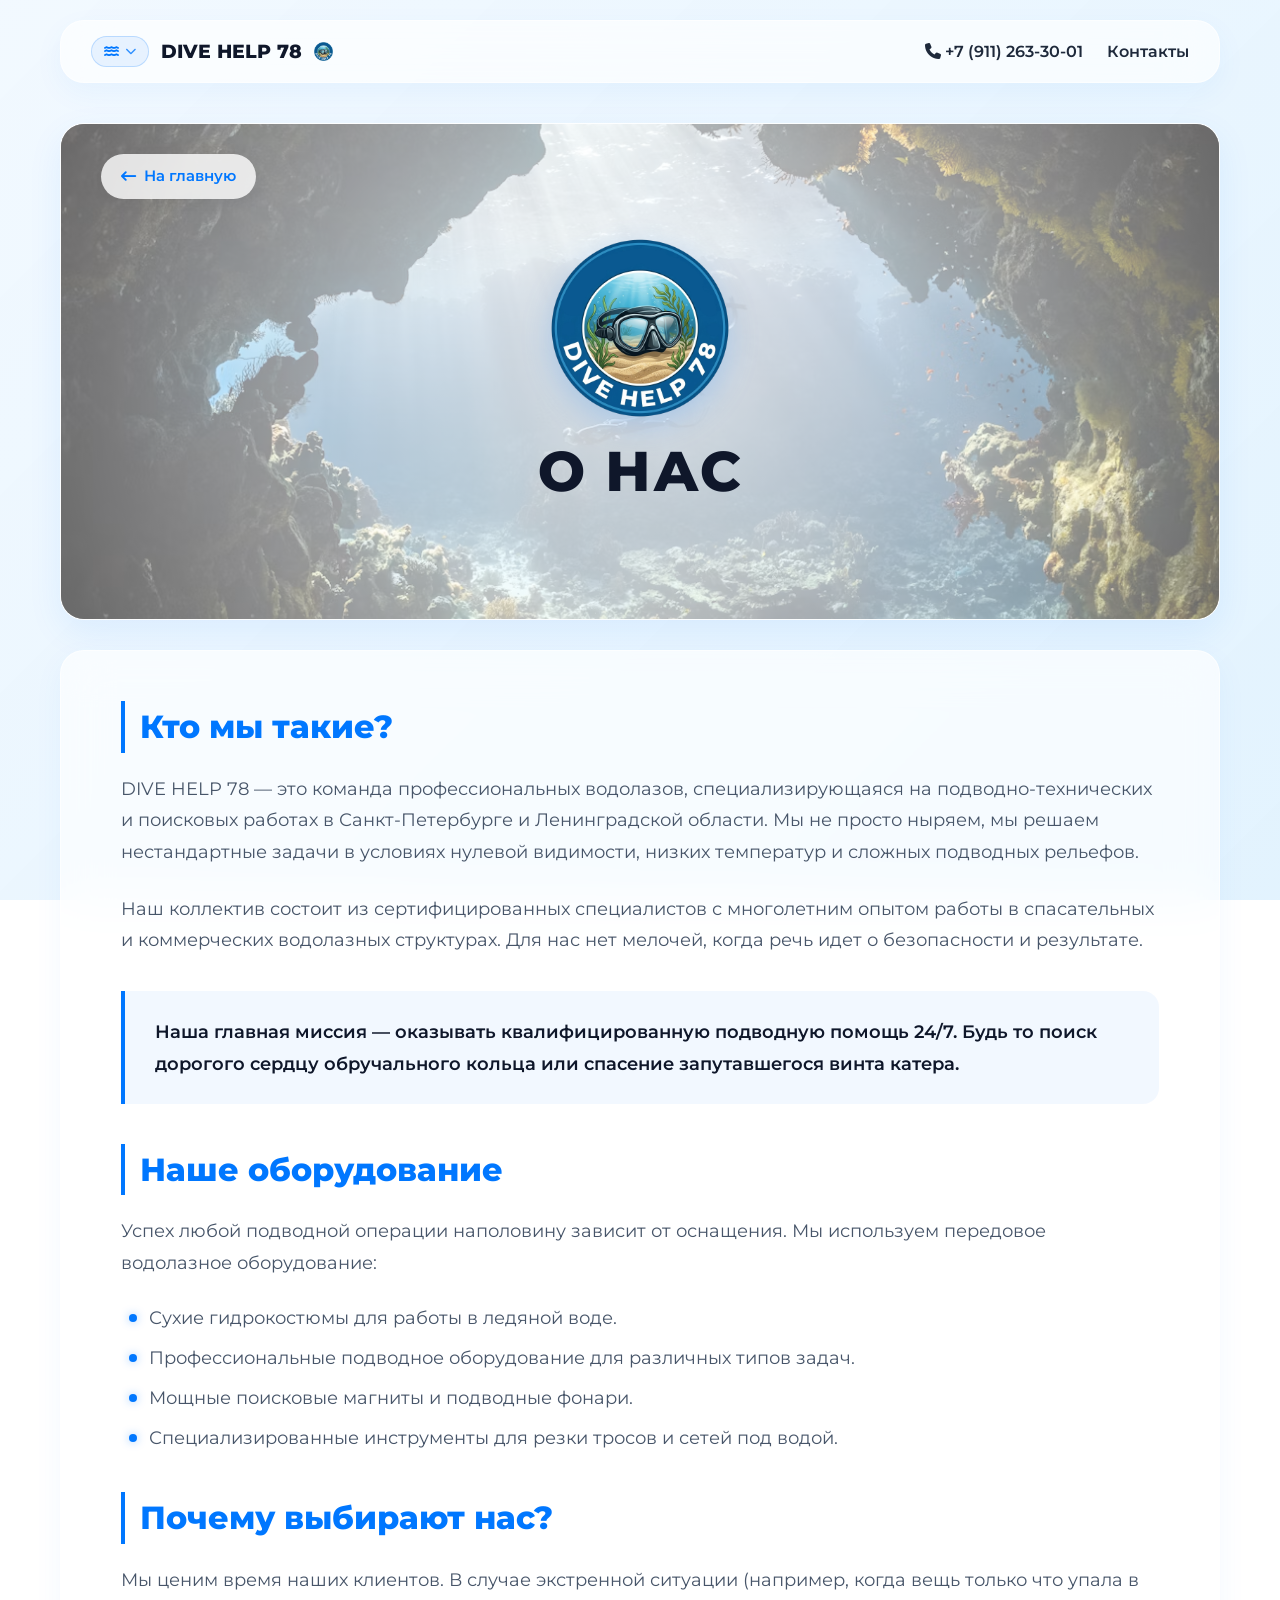
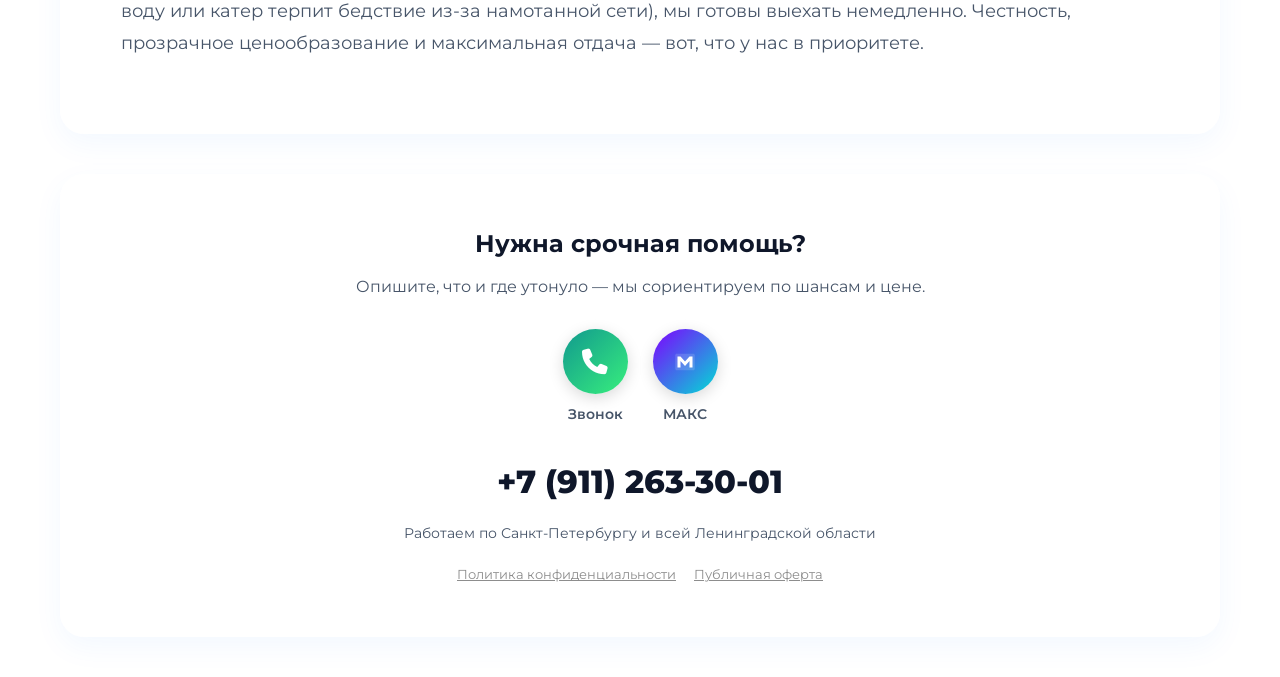
==== about.html @ f2198c6e "Add files via upload" ====
<!DOCTYPE html>
<html lang="ru">
<head>
    <meta charset="UTF-8">
    <meta name="viewport" content="width=device-width, initial-scale=1.0">
    <title>О нас | DIVE HELP 78</title>
    <!-- Подключаем современный шрифт -->
    <link href="https://fonts.googleapis.com/css2?family=Montserrat:wght@400;500;600;800&display=swap" rel="stylesheet">
    <!-- Подключаем иконки -->
    <link rel="stylesheet" href="https://cdnjs.cloudflare.com/ajax/libs/font-awesome/6.4.0/css/all.min.css">
    
    <style>
        * {
            margin: 0;
            padding: 0;
            box-sizing: border-box;
            font-family: 'Montserrat', sans-serif;
        }

        body {
            background-size: cover;
            color: #1e293b;
            line-height: 1.6;
        }

        /* Светлый градиентный оверлей для эффекта солнечной воды */
        .overlay {
            position: fixed;
            top: 0; left: 0; right: 0; bottom: 0;
            background: linear-gradient(135deg, rgba(240, 248, 255, 0.88) 0%, rgba(224, 242, 254, 0.92) 100%);
            z-index: -1;
        }

        .container {
            max-width: 1200px;
            margin: 0 auto;
            padding: 0 20px;
        }

        .glass {
            background: rgba(255, 255, 255, 0.65);
            backdrop-filter: blur(24px);
            -webkit-backdrop-filter: blur(24px);
            border: 1px solid rgba(255, 255, 255, 0.6);
            box-shadow: 0 10px 30px rgba(0, 119, 255, 0.05);
            border-radius: 24px;
        }

        header {
            display: flex;
            justify-content: space-between;
            align-items: center;
            padding: 15px 30px;
            margin-top: 20px;
            border-radius: 100px;
            position: relative;
            z-index: 100;
        }

        .logo {
            font-weight: 800;
            font-size: 1.2rem;
            display: flex;
            align-items: center;
            gap: 12px;
            user-select: none;
            color: #0f172a;
        }

        .logo-dropdown-container {
            position: relative;
            display: inline-flex;
            align-items: center;
        }

        .logo-dropdown-trigger {
            background: rgba(0, 119, 255, 0.08);
            border: 1px solid rgba(0, 119, 255, 0.2);
            color: #0077ff;
            cursor: pointer;
            display: flex;
            align-items: center;
            justify-content: center;
            gap: 6px;
            padding: 8px 12px;
            border-radius: 50px;
            transition: all 0.3s cubic-bezier(0.4, 0, 0.2, 1);
            outline: none;
        }

        .logo-dropdown-trigger:hover {
            background: rgba(0, 119, 255, 0.15);
            border-color: rgba(0, 119, 255, 0.4);
            transform: translateY(-1px);
            box-shadow: 0 4px 15px rgba(0, 119, 255, 0.15);
        }

        .dropdown-arrow {
            font-size: 0.7rem;
            opacity: 0.8;
            transition: transform 0.3s ease;
        }

        .logo-dropdown-container.active .dropdown-arrow {
            transform: rotate(180deg);
        }

        .logo-dropdown-menu {
            position: absolute;
            top: calc(100% + 12px);
            left: 0;
            min-width: 280px;
            z-index: 1001;
            padding: 8px;
            display: none;
            opacity: 0;
            transform: translateY(-10px);
            transition: opacity 0.25s ease, transform 0.25s ease;
            pointer-events: none;
            background: rgba(255, 255, 255, 0.95);
            backdrop-filter: blur(32px);
            -webkit-backdrop-filter: blur(32px);
            border: 1px solid rgba(0, 119, 255, 0.15);
            box-shadow: 0 15px 40px rgba(0, 119, 255, 0.1);
        }

        .logo-dropdown-menu.show {
            display: block;
            opacity: 1;
            transform: translateY(0);
            pointer-events: auto;
        }

        .logo-dropdown-item {
            display: flex;
            align-items: center;
            gap: 12px;
            color: #334155;
            text-decoration: none;
            padding: 12px 16px;
            border-radius: 14px;
            font-size: 0.9rem;
            font-weight: 600;
            transition: all 0.2s ease;
        }

        .logo-dropdown-item:hover {
            background: rgba(0, 119, 255, 0.08);
            color: #0077ff;
            padding-left: 20px;
        }

        .logo-dropdown-item.active {
            color: #0077ff;
            background: rgba(0, 119, 255, 0.05);
        }

        .logo-dropdown-item i {
            font-size: 0.85rem;
            width: 16px;
            text-align: center;
            color: #0077ff;
            opacity: 0.9;
        }

        .header-contacts a {
            color: #1e293b;
            text-decoration: none;
            font-weight: 600;
            margin-left: 20px;
            transition: 0.3s;
        }
        .header-contacts a:hover { color: #0077ff; }

        .hero-banner {
            position: relative;
            width: 100%;
            aspect-ratio: 21 / 9; 
            margin: 40px 0 30px;
            overflow: hidden;
            border-radius: 24px;
            border: 1px solid rgba(255, 255, 255, 0.6);
            box-shadow: 0 12px 35px rgba(0, 119, 255, 0.08);
            display: flex;
            align-items: center;
            justify-content: center;
        }

        .hero-banner-img {
            position: absolute;
            top: 0;
            left: 0;
            width: 100%;
            height: 100%;
            object-fit: cover;
            z-index: 1;
        }

        .hero-banner-overlay {
            position: absolute;
            top: 0; left: 0; right: 0; bottom: 0;
            /* Радиальный градиент для акцента на центре (где логотип и текст) */
            background: radial-gradient(circle at center, rgba(255, 255, 255, 0.85) 0%, rgba(255, 255, 255, 0.4) 100%);
            z-index: 2;
            display: flex;
            flex-direction: column;
            justify-content: center;
            align-items: center;
            padding: 40px;
            text-align: center;
        }

        /* Настройка логотипа внутри карточки 21:9 */
        .about-main-logo {
            max-width: 180px;
            height: auto;
            margin-bottom: 20px;
            filter: drop-shadow(0 10px 15px rgba(0, 119, 255, 0.2));
        }

        .hero-banner-title {
            font-size: 3.5rem;
            font-weight: 800;
            line-height: 1.2;
            color: #0f172a;
            margin-bottom: 0;
            text-transform: uppercase;
            letter-spacing: 2px;
        }

        .back-breadcrumbs {
            position: absolute;
            top: 30px;
            left: 40px;
            display: inline-flex;
            align-items: center;
            gap: 8px;
            text-decoration: none;
            color: #0077ff;
            font-weight: 600;
            font-size: 0.95rem;
            transition: all 0.3s ease;
            background: rgba(255, 255, 255, 0.8);
            padding: 10px 20px;
            border-radius: 50px;
            backdrop-filter: blur(10px);
            box-shadow: 0 4px 15px rgba(0,0,0,0.05);
            z-index: 3;
        }
        
        .back-breadcrumbs:hover {
            color: #0f172a;
            transform: translateX(-4px);
            background: #fff;
        }

        .content-section {
            padding: 50px 60px;
            margin-bottom: 40px;
        }

        .content-section h2 {
            font-size: 2rem;
            font-weight: 800;
            color: #0077ff;
            margin-top: 40px;
            margin-bottom: 20px;
            border-left: 4px solid #0077ff;
            padding-left: 15px;
        }
        
        .content-section h2:first-child { margin-top: 0; }

        .content-section p {
            font-size: 1.1rem;
            color: #475569;
            margin-bottom: 25px;
            line-height: 1.8;
            font-weight: 400;
        }

        .content-accent-box {
            background: rgba(0, 119, 255, 0.05);
            border-left: 4px solid #0077ff;
            padding: 25px 30px;
            border-radius: 0 16px 16px 0;
            margin: 35px 0;
        }

        .content-accent-box p {
            margin-bottom: 0;
            color: #0f172a;
            font-weight: 600;
        }

        footer {
            text-align: center;
            padding: 50px 20px;
            margin-bottom: 40px;
            color: #1e293b;
        }

        footer h2 { color: #0f172a; }

        .social-links {
            margin: 30px auto;
            display: flex;
            justify-content: center;
            flex-wrap: wrap;
            gap: 25px;
            max-width: 700px;
        }

        .social-item {
            display: flex;
            flex-direction: column;
            align-items: center;
            gap: 10px;
        }

        .social-btn {
            display: flex;
            align-items: center;
            justify-content: center;
            width: 65px;
            height: 65px;
            border-radius: 50%;
            font-size: 1.6rem;
            color: #fff;
            text-decoration: none;
            transition: all 0.3s cubic-bezier(0.175, 0.885, 0.32, 1.275);
            box-shadow: 0 4px 15px rgba(0,0,0,0.15);
        }

        .content-section ul {
            margin-bottom: 30px;
            list-style: none; 
        }

        .content-section li {
            font-size: 1.1rem;
            color: #475569;
            margin-bottom: 12px;
            line-height: 1.6;
            position: relative;
            padding-left: 28px; 
        }

        .content-section li::before {
            content: '';
            position: absolute;
            left: 8px;
            top: 50%;
            transform: translateY(-50%);
            width: 8px;
            height: 8px;
            border-radius: 50%;
            background-color: #0077ff;
            box-shadow: 0 0 10px rgba(0, 119, 255, 0.4);
        }

        .social-btn.phone { background: linear-gradient(135deg, #11998e 0%, #38ef7d 100%); }
        .social-btn.tg { background: rgba(0, 136, 204, 0.9); }
        .social-btn.wa { background: rgba(37, 211, 102, 0.9); }
        .social-btn.max { background: linear-gradient(135deg, #7F00FF 0%, #00DFD4 100%); }

        .social-btn:hover {
            transform: scale(1.15) translateY(-5px);
            box-shadow: 0 10px 25px rgba(0, 119, 255, 0.25);
        }

        .social-label {
            font-size: 0.85rem;
            font-weight: 600;
            color: #475569;
            transition: color 0.3s ease;
        }

        .mobile-close-btn {
            display: none;
        }

        @media (max-width: 992px) {
            .hero-banner-title { font-size: 2.8rem; }
            .content-section { padding: 40px; }
        }

        @media (max-width: 768px) {
            .container { padding: 0 6px !important; }
            body { background-attachment: scroll; }

            .glass {
                background: rgba(255, 255, 255, 0.95) !important;
                backdrop-filter: blur(10px) !important;
                -webkit-backdrop-filter: blur(10px) !important;
                border: 1px solid rgba(255, 255, 255, 0.9) !important;
            }

            header { 
                flex-direction: row !important; 
                justify-content: space-between !important;
                align-items: center !important;
                margin-top: 8px !important;
                padding: 10px 14px !important;
                border-radius: 16px !important;
                gap: 8px !important;
            }
            
            .logo { font-size: 0.95rem !important; }
            .header-contacts { display: flex !important; flex-direction: column !important; align-items: flex-end !important; gap: 2px !important; }
            .header-contacts a { margin: 0 !important; font-size: 0.8rem !important; }

            .hero-banner {
                aspect-ratio: auto;
                min-height: 320px;
                margin-top: 10px;
                margin-bottom: 10px;
                border-radius: 16px !important;
            }

            .hero-banner-overlay {
                padding: 24px 16px;
                background: linear-gradient(180deg, rgba(255, 255, 255, 0.7) 0%, rgba(255, 255, 255, 0.95) 100%);
                justify-content: center; 
            }

            .about-main-logo {
                max-width: 140px;
                margin-bottom: 15px;
            }

            .hero-banner-title {
                font-size: 2rem;
            }

            .back-breadcrumbs {
                top: 15px;
                left: 15px;
                padding: 8px 15px;
                font-size: 0.85rem;
            }

            .content-section {
                padding: 24px 16px;
                border-radius: 16px !important;
            }

            .content-section h2 { font-size: 1.4rem; margin-top: 25px; margin-bottom: 15px; }
            .content-section p { font-size: 0.95rem; margin-bottom: 16px; }

            .content-accent-box { padding: 16px 20px; margin: 20px 0; border-radius: 0 12px 12px 0; }

            footer { padding: 25px 12px !important; margin-bottom: 12px !important; border-radius: 16px !important; }
            footer h2 { font-size: 1.3rem !important; }
            .social-links { gap: 12px !important; margin: 15px 0 !important; }
            .social-item { gap: 6px !important; }
            .social-btn { width: 50px !important; height: 50px !important; font-size: 1.25rem !important; }
            
            /* Мобильное меню */
            .logo-dropdown-menu {
                position: fixed; top: 0; left: 0; width: 100vw; height: 100vh;
                background: rgba(240, 248, 255, 0.98); backdrop-filter: blur(32px);
                z-index: 99999; padding: 100px 24px 40px 24px; display: none;
                flex-direction: column; justify-content: center; align-items: center;
                transform: translateY(-20px); opacity: 0;
                transition: opacity 0.3s, transform 0.3s;
            }
            .logo-dropdown-menu.show { display: flex !important; opacity: 1; transform: translateY(0); pointer-events: auto; }
            .logo-dropdown-items-container { width: 100%; max-width: 360px; display: flex; flex-direction: column; gap: 16px; }
            .logo-dropdown-item { font-size: 1.1rem; padding: 18px 24px; border-radius: 18px; background: rgba(255, 255, 255, 0.7); }
            .mobile-close-btn { display: flex; align-items: center; justify-content: center; position: absolute; top: 30px; right: 30px; width: 54px; height: 54px; border-radius: 50%; font-size: 1.6rem; cursor: pointer; z-index: 100000; }
        }

        .header-center-img {
            height: 1.2rem;
            width: auto;
            object-fit: contain;
            display: block;
        }

        @media (max-width: 768px) {
            .header-center-img { height: 1rem; }
        }
    </style>
</head>
<body>
    <div class="overlay"></div>

    <div class="container">
        <header class="glass">
            <div class="logo">
                <div class="logo-dropdown-container" id="logoDropdownContainer">
                    <button class="logo-dropdown-trigger" id="logoDropdownTrigger" title="Разделы сайта" aria-label="Открыть меню разделов">
                        <i class="fa-solid fa-water"></i>
                        <i class="fa-solid fa-chevron-down dropdown-arrow"></i>
                    </button>
                    <div class="logo-dropdown-menu glass" id="logoDropdownMenu">
                        <button class="mobile-close-btn" id="mobileCloseBtn" aria-label="Закрыть меню">
                            <i class="fa-solid fa-xmark"></i>
                        </button>
                        <div class="logo-dropdown-items-container" id="logoDropdownItemsContainer"></div>
                    </div>
                </div>
                <span><a href="index.html" style="color: inherit; text-decoration: none;">DIVE HELP 78</a></span>
                <img src="Alogo.png" alt="Центральный логотип" class="header-center-img">
            </div>
            <div class="header-contacts">
                <a href="tel:+79112633001"><i class="fa-solid fa-phone"></i> +7 (911) 263-30-01</a>
                <a href="#contacts" id="headerContactsLink">Контакты</a>
            </div>
        </header>
        <section class="hero-banner glass">
            <!-- Фоновое изображение 21:9 -->
            <img src="about.png" alt="Фон о нас" class="hero-banner-img">
            
            <div class="hero-banner-overlay">
                <a href="index.html" class="back-breadcrumbs">
                    <i class="fa-solid fa-arrow-left-long"></i> На главную
                </a>
                
                <!-- Логотип Alogo.png и крупный заголовок -->
                <img src="Alogo.png" alt="DIVE HELP 78 Логотип" class="about-main-logo">
                <h1 class="hero-banner-title">О нас</h1>
            </div>
        </section>

        <main class="content-section glass">
            <h2>Кто мы такие?</h2>
            <p>DIVE HELP 78 — это команда профессиональных водолазов, специализирующаяся на подводно-технических и поисковых работах в Санкт-Петербурге и Ленинградской области. Мы не просто ныряем, мы решаем нестандартные задачи в условиях нулевой видимости, низких температур и сложных подводных рельефов.</p>
            <p>Наш коллектив состоит из сертифицированных специалистов с многолетним опытом работы в спасательных и коммерческих водолазных структурах. Для нас нет мелочей, когда речь идет о безопасности и результате.</p>

            <div class="content-accent-box">
                <p>Наша главная миссия — оказывать квалифицированную подводную помощь 24/7. Будь то поиск дорогого сердцу обручального кольца или спасение запутавшегося винта катера.</p>
            </div>

            <h2>Наше оборудование</h2>
            <p>Успех любой подводной операции наполовину зависит от оснащения. Мы используем передовое водолазное оборудование:</p>
            <ul>
                <li>Сухие гидрокостюмы для работы в ледяной воде.</li>
                <li>Профессиональные подводное оборудование для различных типов задач.</li>
                <li>Мощные поисковые магниты и подводные фонари.</li>
                <li>Специализированные инструменты для резки тросов и сетей под водой.</li>
            </ul>

            <h2>Почему выбирают нас?</h2>
            <p>Мы ценим время наших клиентов. В случае экстренной ситуации (например, когда вещь только что упала в воду или катер терпит бедствие из-за намотанной сети), мы готовы выехать немедленно. Честность, прозрачное ценообразование и максимальная отдача — вот, что у нас в приоритете.</p>
        </main>

        <footer class="glass" id="contacts">
            <h2>Нужна срочная помощь?</h2>
            <p style="margin-top: 10px; color: #475569;">Опишите, что и где утонуло — мы сориентируем по шансам и цене.</p>
            
            <div class="social-links">
                <div class="social-item">
                    <a href="tel:+79112633001" class="social-btn phone" title="Позвонить">
                        <i class="fa-solid fa-phone"></i>
                    </a>
                    <span class="social-label">Звонок</span>
                </div>
                <!-- <div class="social-item">
                    <a href="https://t.me/ProRepairman" class="social-btn tg" title="Telegram">
                        <i class="fa-brands fa-telegram"></i>
                    </a>
                    <span class="social-label">Telegram</span>
                </div>
                <div class="social-item">
                    <a href="https://wa.me/qr/2NF34R5OAM47B1" class="social-btn wa" title="WhatsApp">
                        <i class="fa-brands fa-whatsapp"></i>
                    </a>
                    <span class="social-label">WhatsApp</span>
                </div>  -->
                <div class="social-item">
                    <a href="https://max.ru/u/f9LHodD0cOJIS66kGopVTmvgJo4LLvwAf3S8urF5gBmhGiVGxM2g5VNyJGg" class="social-btn max" title="Мессенджер МАКС">
                        <svg width="24" height="24" viewBox="0 0 24 24" fill="none" xmlns="http://www.w3.org/2000/svg">
                            <path d="M2.25 5.25V18.75C2.25 19.5784 2.92157 20.25 3.75 20.25H20.25C21.0784 20.25 21.75 19.5784 21.75 18.75V5.25C21.75 4.42157 21.0784 3.75 20.25 3.75H3.75C2.92157 3.75 2.25 4.42157 2.25 5.25Z" fill="white" fill-opacity="0.15"/>
                            <path d="M4.5 17.5V6.5H7.5L12 11.5L16.5 6.5H19.5V17.5H16.5V11L12 16L7.5 11V17.5H4.5Z" fill="white"/>
                        </svg>
                    </a>
                    <span class="social-label">МАКС</span>
                </div>
            </div>

            <a href="tel:+79112633001" style="font-size: 2rem; color: #0f172a; text-decoration: none; font-weight: 800;">
                +7 (911) 263-30-01
            </a>
            <p style="margin-top: 15px; font-size: 0.9rem; color: #475569;">Работаем по Санкт-Петербургу и всей Ленинградской области</p>
            <!--    <div style="margin-top: 20px; font-size: 0.8rem;">
                <a href="privacy.html" style="color: rgb(141, 141, 141); text-decoration: underline; margin-right: 15px;">Политика конфиденциальности</a>
                <a href="offer.html" style="color: rgb(141, 141, 141); text-decoration: underline;">Публичная оферта</a>
            </div>    -->
            <div style="margin-top: 20px; font-size: 0.8rem;">
                <a href="development-in-process.html" style="color: rgb(141, 141, 141); text-decoration: underline; margin-right: 15px;">Политика конфиденциальности</a>
                <a href="development-in-process.html" style="color: rgb(141, 141, 141); text-decoration: underline;">Публичная оферта</a>
            </div>
        </footer>
    </div>

    <script>
        document.addEventListener('DOMContentLoaded', () => {
            const sitePages = [
                { name: 'Главная страница', url: 'index.html', active: true, icon: 'fa-house' },
                { name: 'Поиск личных вещей', url: 'personal-search.html', icon: 'fa-mobile-screen-button' },
                { name: 'Помощь катерам и яхтам', url: 'boat-help.html', icon: 'fa-anchor' },
                { name: 'Осмотр с видеосъемкой', url: 'instrument-work.html', icon: 'fa-magnifying-glass-location' },
                { name: 'Очистка акваторий', url: 'water-cleaning.html', icon: 'fa-leaf' },
                { name: 'Ремонт и обслуживание бассейнов', url: 'pool-cleaning.html', icon: 'fa-screwdriver-wrench'},
                { name: 'Сварочные работы и установка понтонов', url: 'welding.html', icon: 'fa-bolt'}
            ];

            const trigger = document.getElementById('logoDropdownTrigger');
            const menu = document.getElementById('logoDropdownMenu');
            const container = document.getElementById('logoDropdownContainer');
            const itemsContainer = document.getElementById('logoDropdownItemsContainer');
            const closeBtn = document.getElementById('mobileCloseBtn');

            if (menu && trigger && container && itemsContainer) {
                itemsContainer.innerHTML = ''; 

                sitePages.forEach(page => {
                    const item = document.createElement('a');
                    item.href = page.url;
                    item.className = 'logo-dropdown-item';
                    
                    const currentFilename = window.location.pathname.split('/').pop() || 'about.html';
                    if (page.url === currentFilename || page.active) {
                        item.classList.add('active');
                    }

                    const iconClass = page.icon || 'fa-arrow-right';
                    item.innerHTML = `<i class="fa-solid ${iconClass}"></i><span>${page.name}</span>`;
                    
                    itemsContainer.appendChild(item);
                });

                function openDropdown() {
                    menu.style.display = window.innerWidth <= 768 ? 'flex' : 'block';
                    if (window.innerWidth <= 768) {
                        document.body.style.overflow = 'hidden'; 
                    }
                    setTimeout(() => {
                        menu.classList.add('show');
                        container.classList.add('active');
                    }, 20);
                }

                function closeDropdown() {
                    menu.classList.remove('show');
                    container.classList.remove('active');
                    document.body.style.overflow = ''; 
                    setTimeout(() => {
                        if (!menu.classList.contains('show')) {
                            menu.style.display = 'none';
                        }
                    }, 250);
                }

                trigger.addEventListener('click', (e) => {
                    e.stopPropagation();
                    const isOpen = menu.classList.contains('show');
                    if (isOpen) {
                        closeDropdown();
                    } else {
                        openDropdown();
                    }
                });

                if (closeBtn) {
                    closeBtn.addEventListener('click', (e) => {
                        e.stopPropagation();
                        closeDropdown();
                    });
                }

                document.addEventListener('click', (e) => {
                    if (window.innerWidth > 768 && !container.contains(e.target)) {
                        closeDropdown();
                    }
                });

                document.addEventListener('keydown', (e) => {
                    if (e.key === 'Escape') {
                        closeDropdown();
                    }
                });
            }
        });
    </script>
</body>
</html>
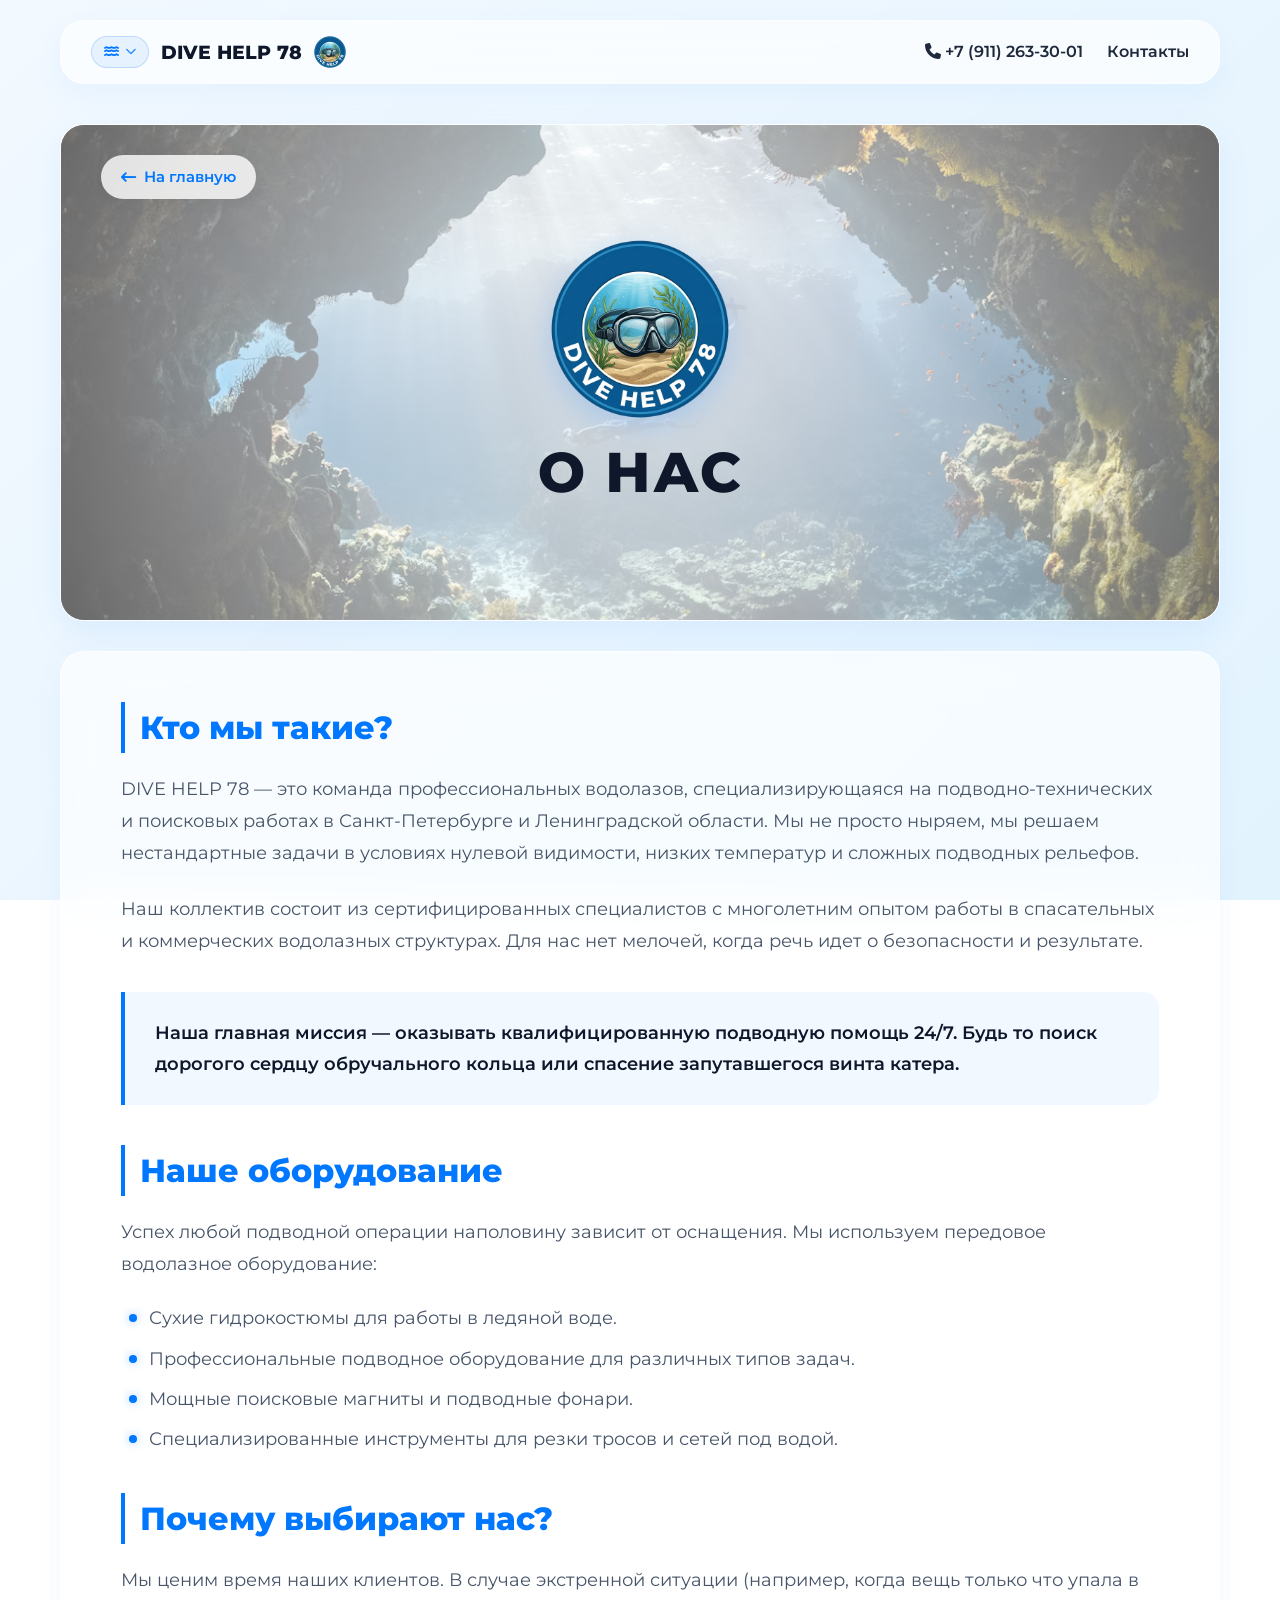
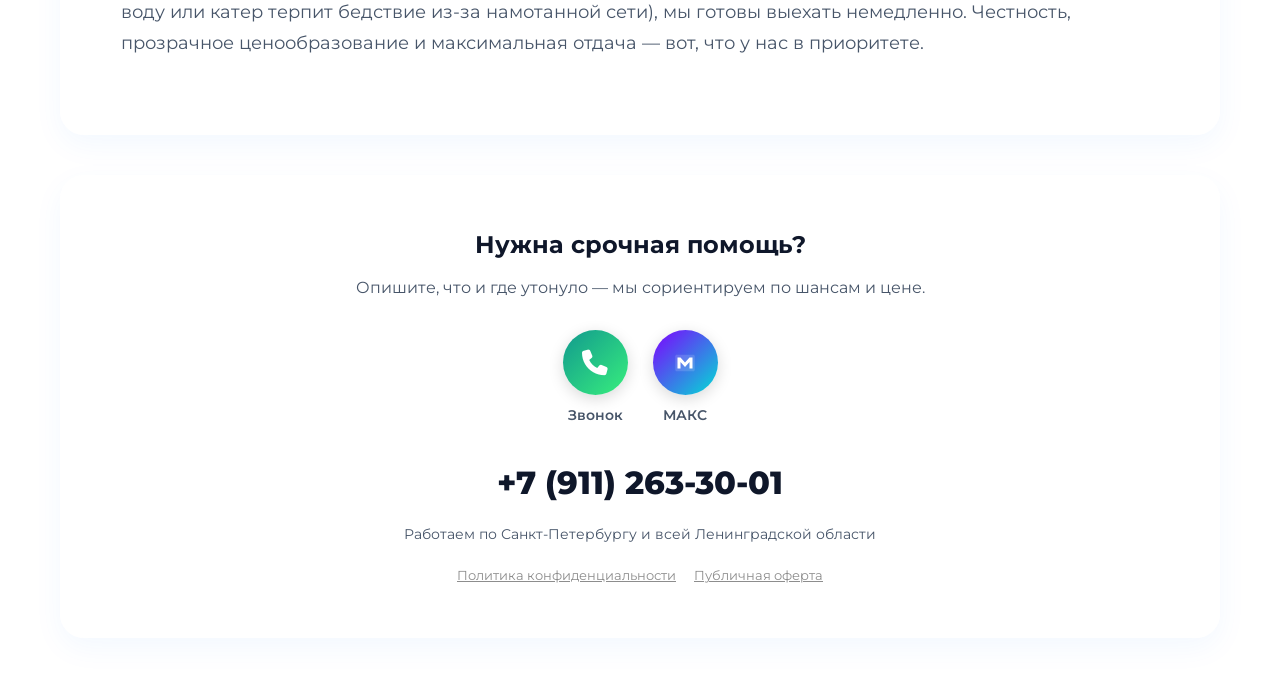
==== commit 5fa67de6: "Add files via upload" ====
--- a/about.html
+++ b/about.html
@@ -4,10 +4,9 @@
     <meta charset="UTF-8">
     <meta name="viewport" content="width=device-width, initial-scale=1.0">
     <title>О нас | DIVE HELP 78</title>
-    <!-- Подключаем современный шрифт -->
     <link href="https://fonts.googleapis.com/css2?family=Montserrat:wght@400;500;600;800&display=swap" rel="stylesheet">
-    <!-- Подключаем иконки -->
     <link rel="stylesheet" href="https://cdnjs.cloudflare.com/ajax/libs/font-awesome/6.4.0/css/all.min.css">
+    <link rel="icon" href="Alogo.png" type="image/x-icon">
     
     <style>
         * {
@@ -23,7 +22,6 @@
             line-height: 1.6;
         }
 
-        /* Светлый градиентный оверлей для эффекта солнечной воды */
         .overlay {
             position: fixed;
             top: 0; left: 0; right: 0; bottom: 0;
@@ -199,7 +197,6 @@
         .hero-banner-overlay {
             position: absolute;
             top: 0; left: 0; right: 0; bottom: 0;
-            /* Радиальный градиент для акцента на центре (где логотип и текст) */
             background: radial-gradient(circle at center, rgba(255, 255, 255, 0.85) 0%, rgba(255, 255, 255, 0.4) 100%);
             z-index: 2;
             display: flex;
@@ -210,7 +207,6 @@
             text-align: center;
         }
 
-        /* Настройка логотипа внутри карточки 21:9 */
         .about-main-logo {
             max-width: 180px;
             height: auto;
@@ -455,8 +451,6 @@
             .social-links { gap: 12px !important; margin: 15px 0 !important; }
             .social-item { gap: 6px !important; }
             .social-btn { width: 50px !important; height: 50px !important; font-size: 1.25rem !important; }
-            
-            /* Мобильное меню */
             .logo-dropdown-menu {
                 position: fixed; top: 0; left: 0; width: 100vw; height: 100vh;
                 background: rgba(240, 248, 255, 0.98); backdrop-filter: blur(32px);
@@ -472,7 +466,7 @@
         }
 
         .header-center-img {
-            height: 1.2rem;
+            height: 2rem;
             width: auto;
             object-fit: contain;
             display: block;
@@ -510,7 +504,6 @@
             </div>
         </header>
         <section class="hero-banner glass">
-            <!-- Фоновое изображение 21:9 -->
             <img src="about.png" alt="Фон о нас" class="hero-banner-img">
             
             <div class="hero-banner-overlay">
@@ -518,7 +511,6 @@
                     <i class="fa-solid fa-arrow-left-long"></i> На главную
                 </a>
                 
-                <!-- Логотип Alogo.png и крупный заголовок -->
                 <img src="Alogo.png" alt="DIVE HELP 78 Логотип" class="about-main-logo">
                 <h1 class="hero-banner-title">О нас</h1>
             </div>
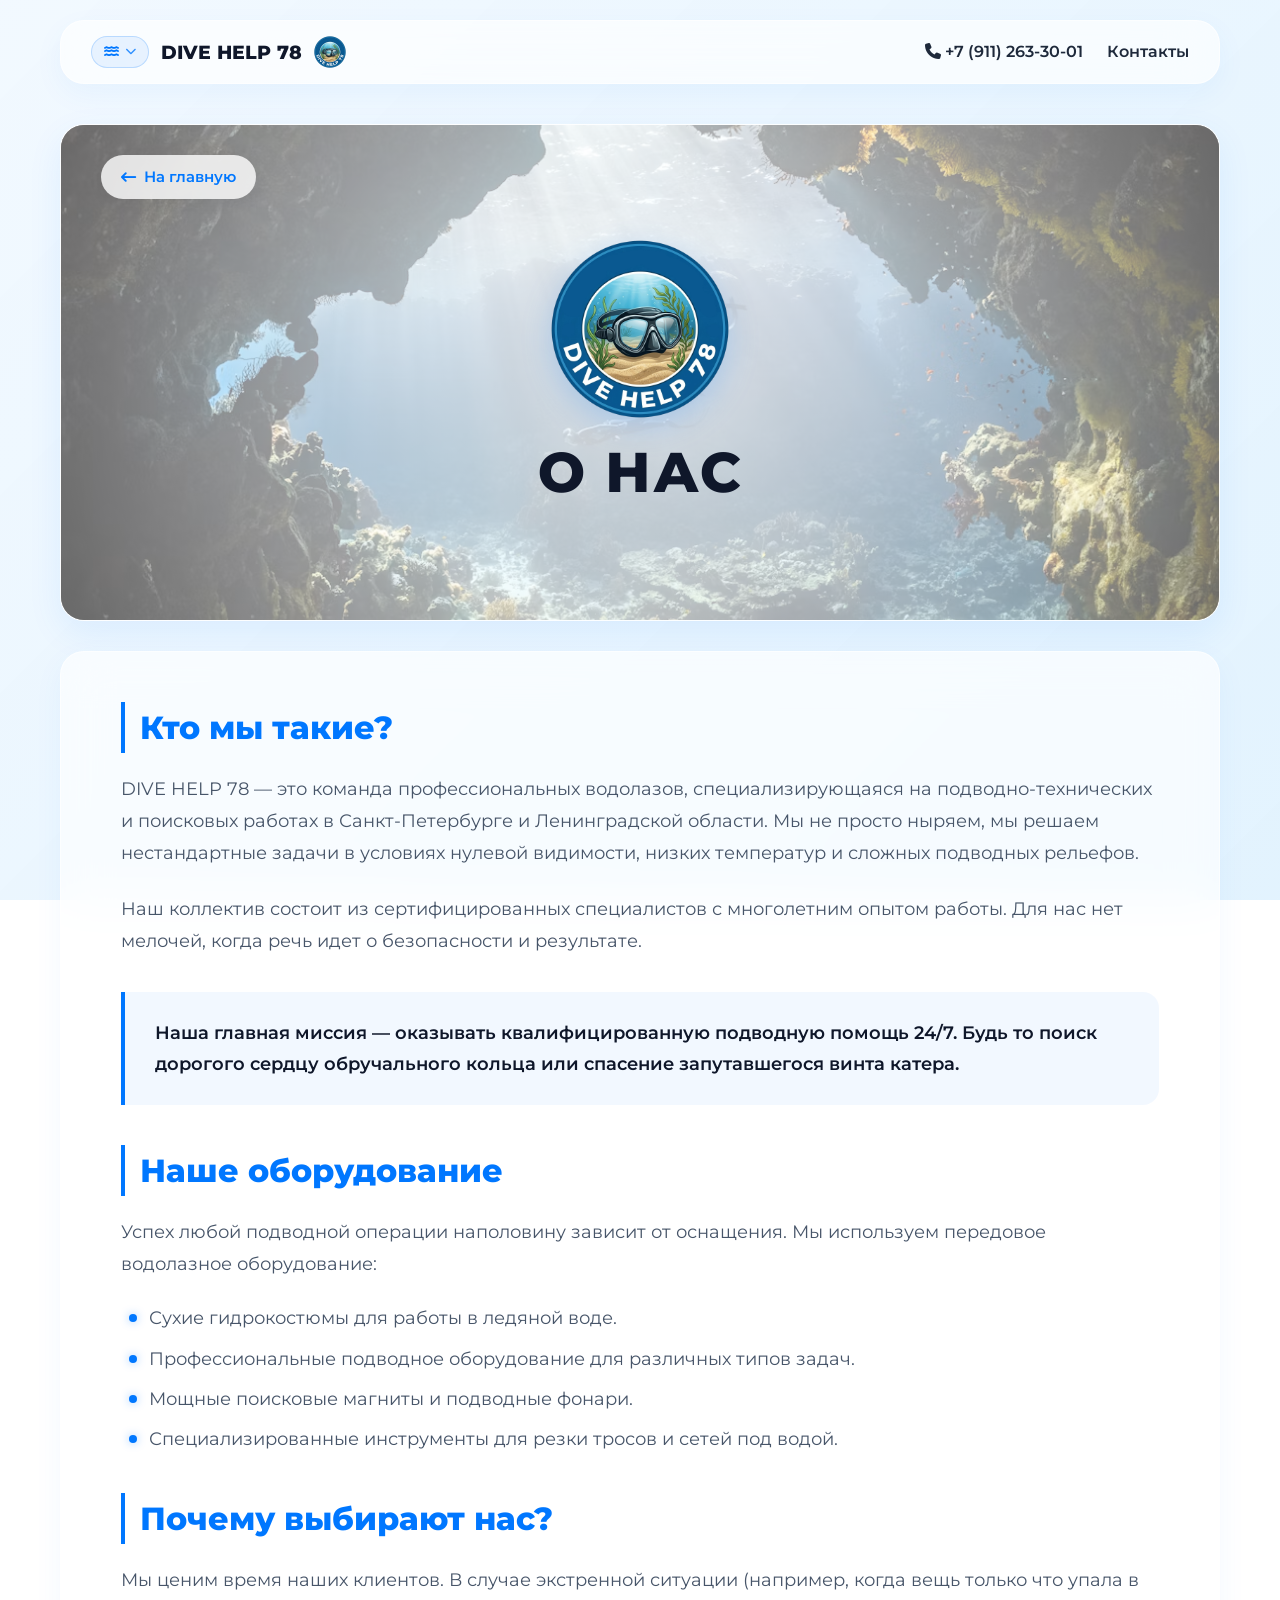
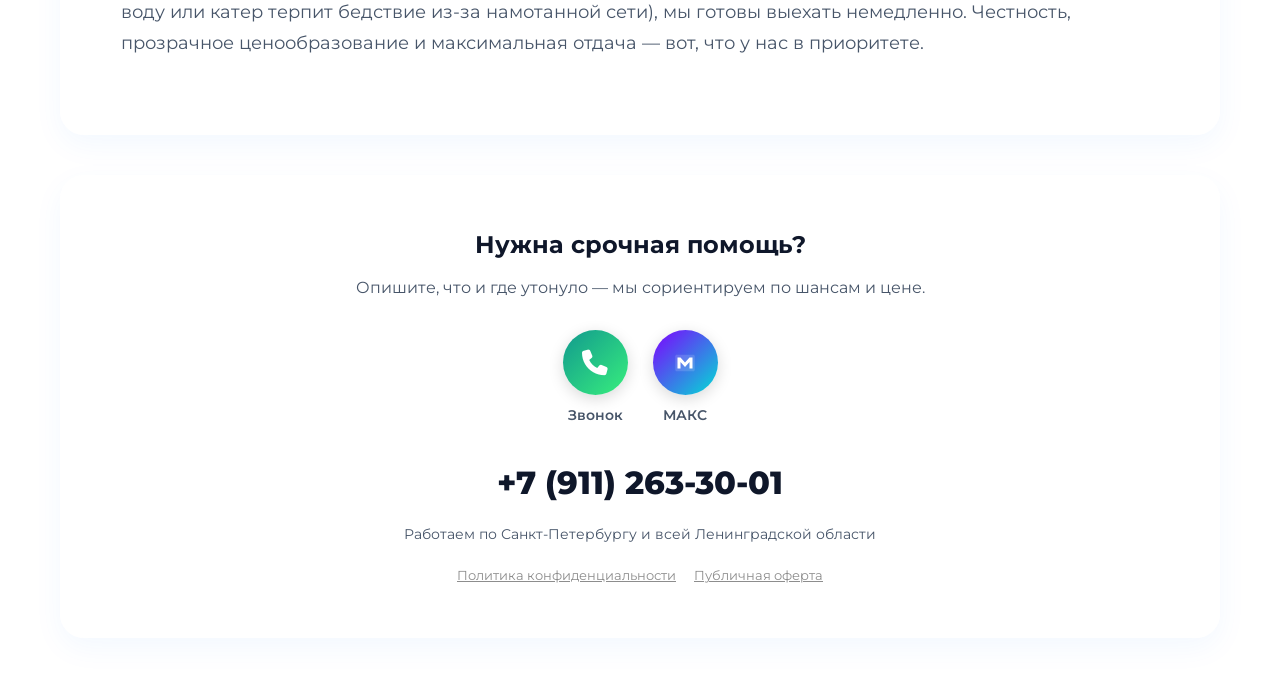
==== commit 67a83f23: "Add files via upload" ====
--- a/about.html
+++ b/about.html
@@ -519,7 +519,7 @@
         <main class="content-section glass">
             <h2>Кто мы такие?</h2>
             <p>DIVE HELP 78 — это команда профессиональных водолазов, специализирующаяся на подводно-технических и поисковых работах в Санкт-Петербурге и Ленинградской области. Мы не просто ныряем, мы решаем нестандартные задачи в условиях нулевой видимости, низких температур и сложных подводных рельефов.</p>
-            <p>Наш коллектив состоит из сертифицированных специалистов с многолетним опытом работы в спасательных и коммерческих водолазных структурах. Для нас нет мелочей, когда речь идет о безопасности и результате.</p>
+            <p>Наш коллектив состоит из сертифицированных специалистов с многолетним опытом работы. Для нас нет мелочей, когда речь идет о безопасности и результате.</p>
 
             <div class="content-accent-box">
                 <p>Наша главная миссия — оказывать квалифицированную подводную помощь 24/7. Будь то поиск дорогого сердцу обручального кольца или спасение запутавшегося винта катера.</p>
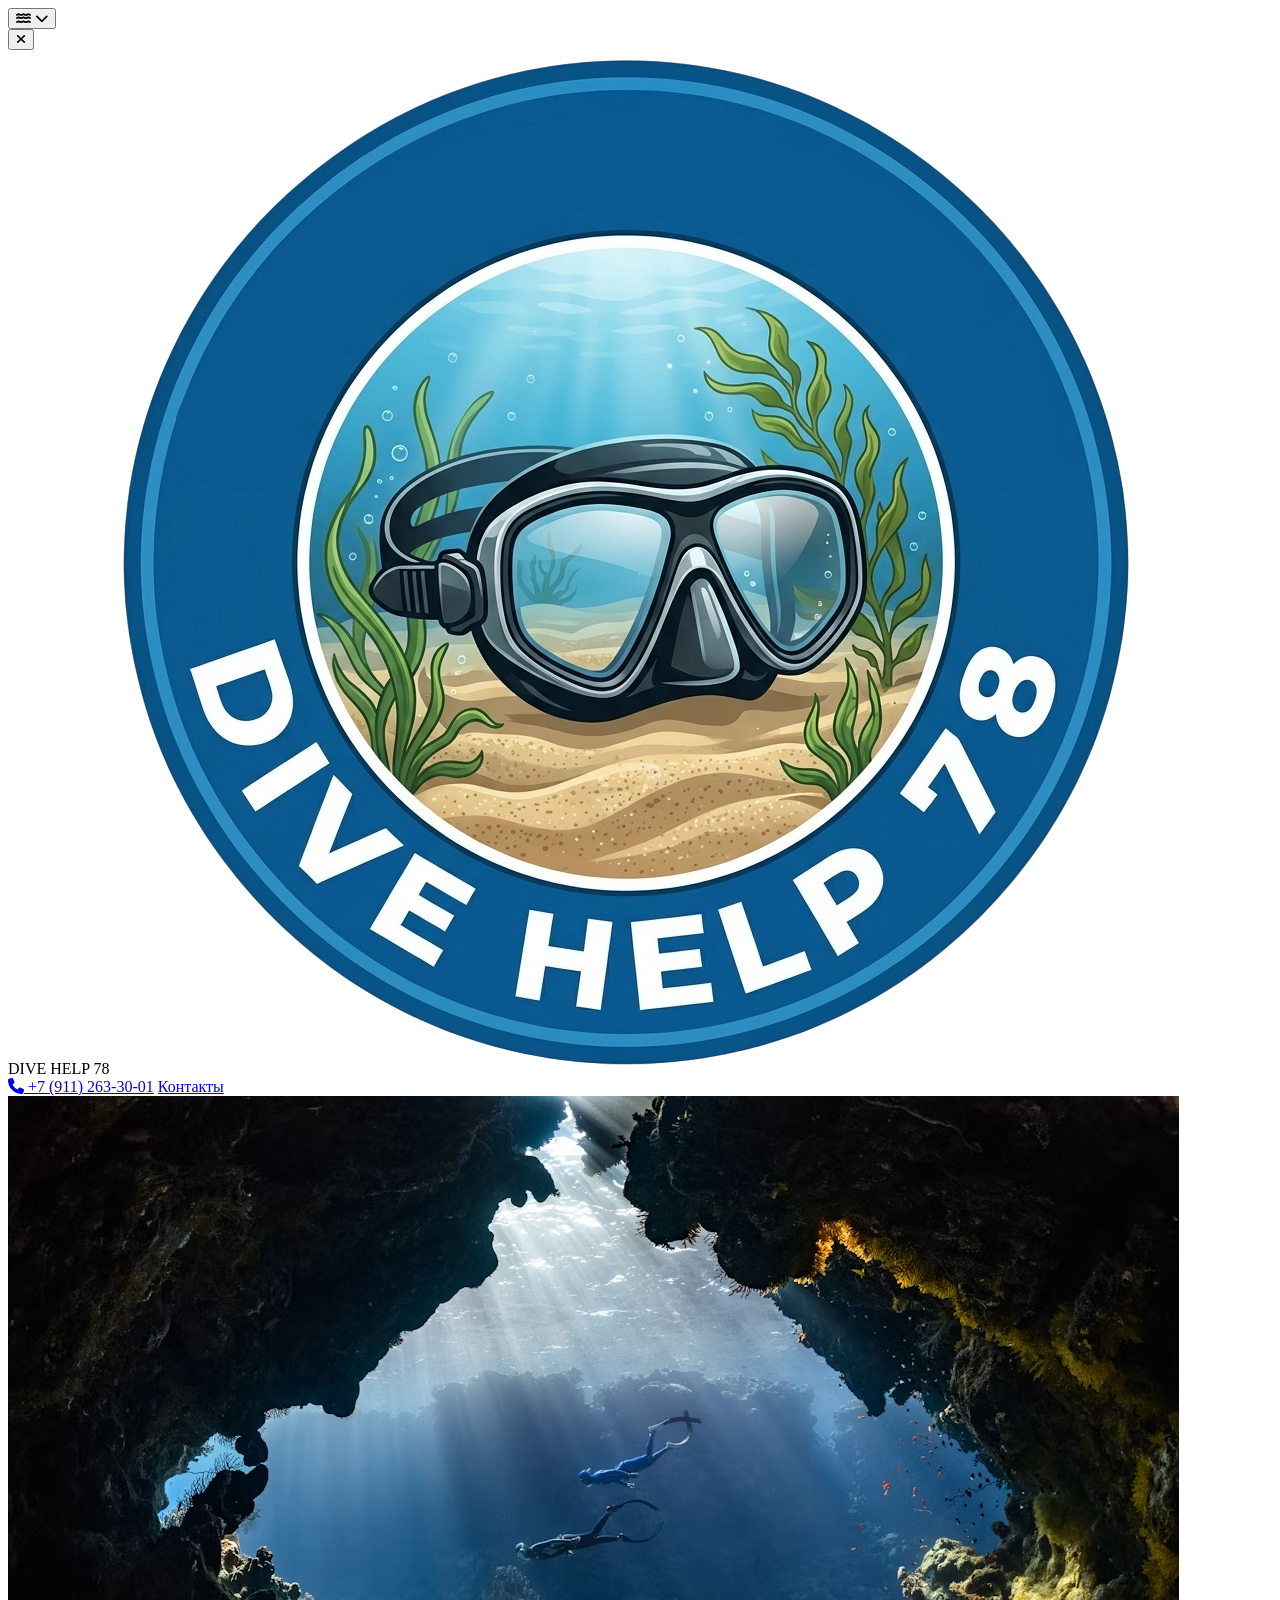
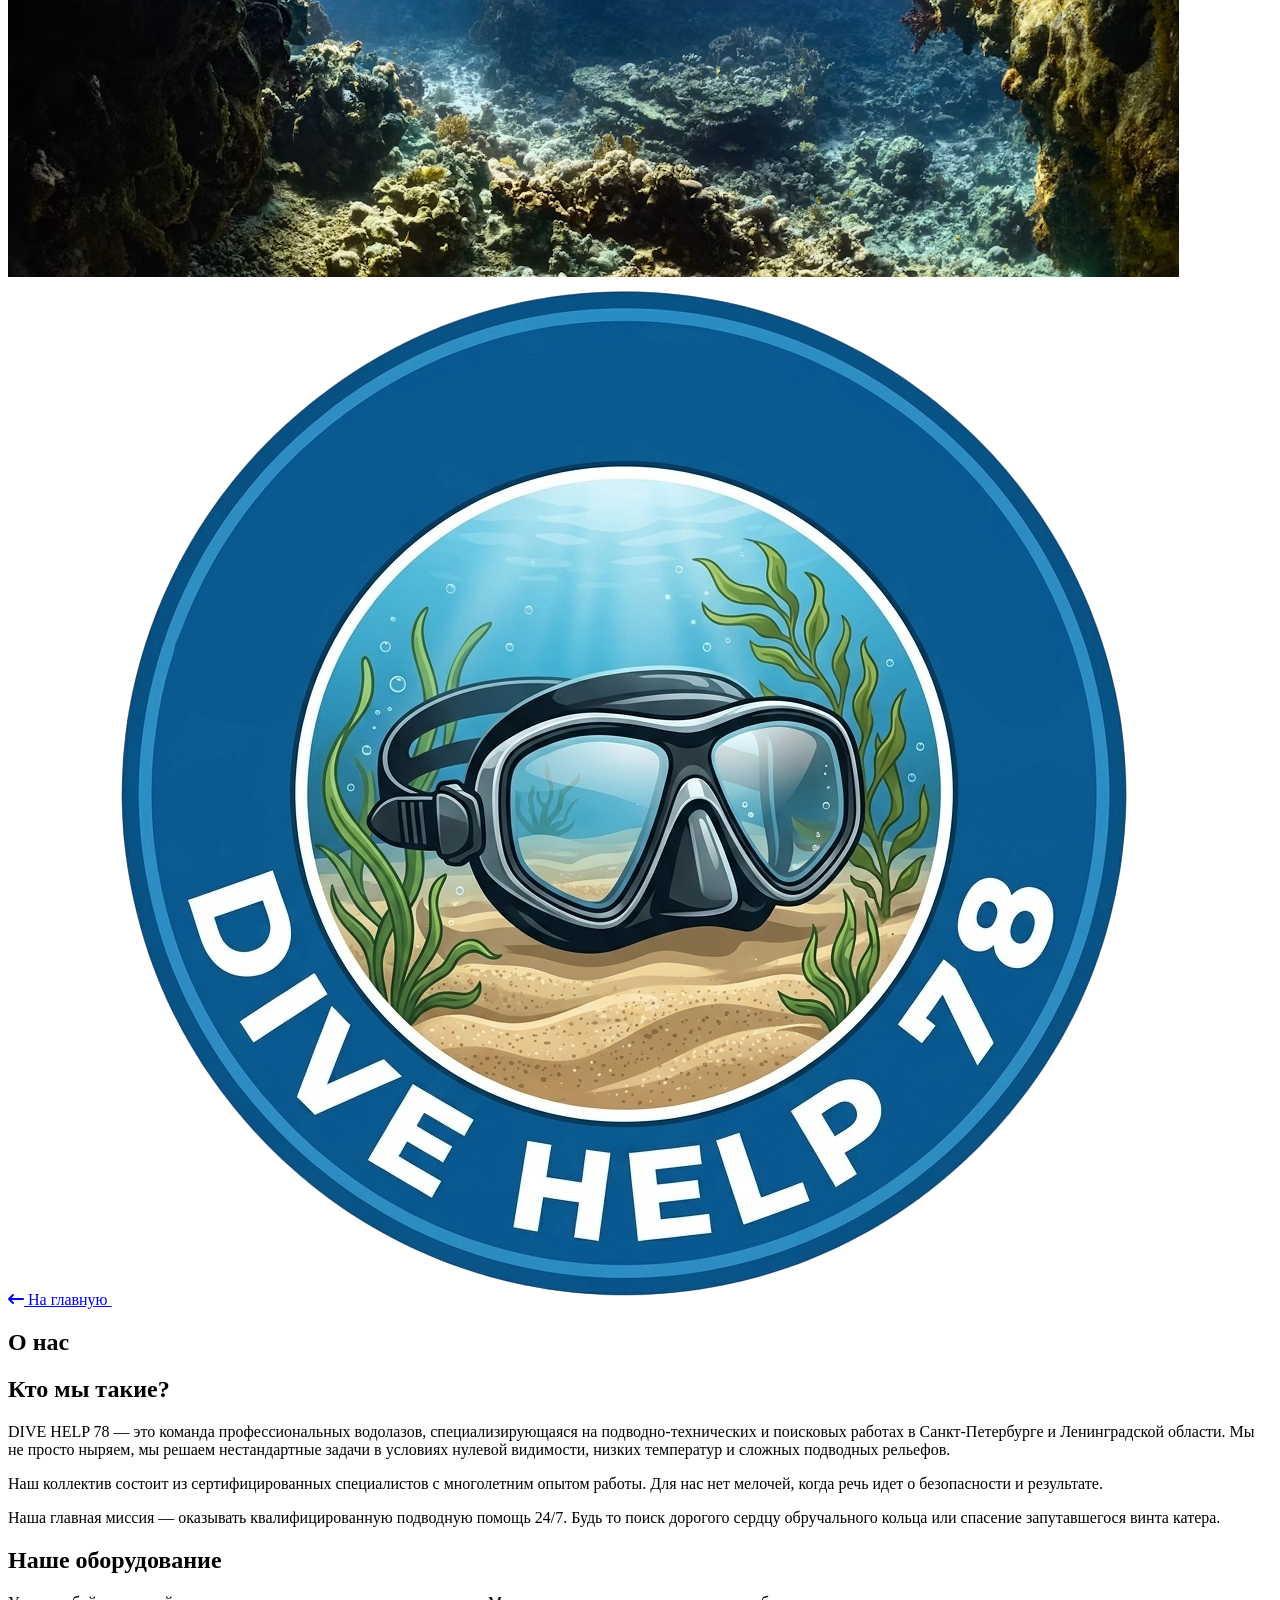
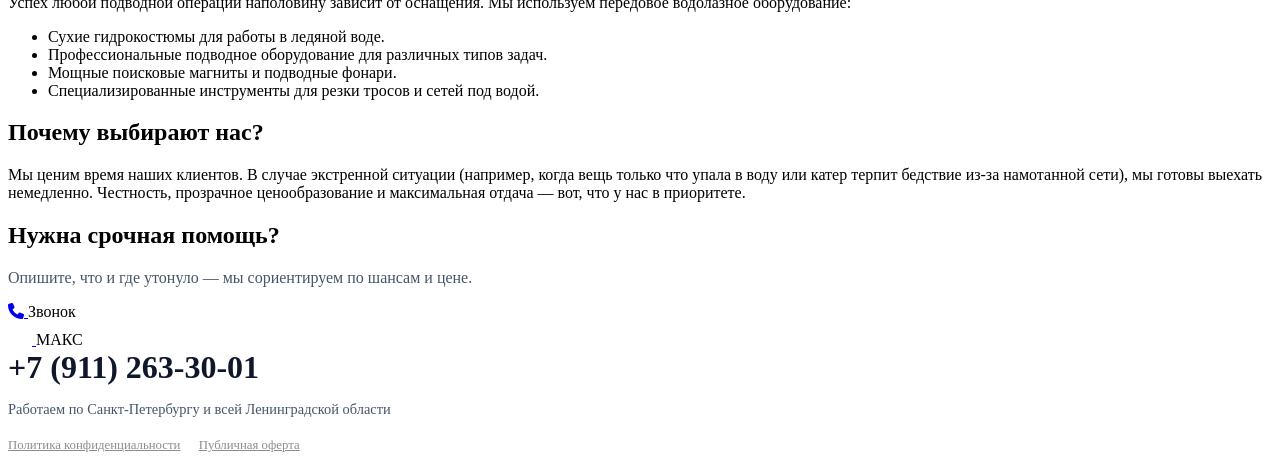
==== commit 2d0b7001: "Add files via upload" ====
--- a/about.html
+++ b/about.html
@@ -7,475 +7,7 @@
     <link href="https://fonts.googleapis.com/css2?family=Montserrat:wght@400;500;600;800&display=swap" rel="stylesheet">
     <link rel="stylesheet" href="https://cdnjs.cloudflare.com/ajax/libs/font-awesome/6.4.0/css/all.min.css">
     <link rel="icon" href="Alogo.png" type="image/x-icon">
-    
-    <style>
-        * {
-            margin: 0;
-            padding: 0;
-            box-sizing: border-box;
-            font-family: 'Montserrat', sans-serif;
-        }
-
-        body {
-            background-size: cover;
-            color: #1e293b;
-            line-height: 1.6;
-        }
-
-        .overlay {
-            position: fixed;
-            top: 0; left: 0; right: 0; bottom: 0;
-            background: linear-gradient(135deg, rgba(240, 248, 255, 0.88) 0%, rgba(224, 242, 254, 0.92) 100%);
-            z-index: -1;
-        }
-
-        .container {
-            max-width: 1200px;
-            margin: 0 auto;
-            padding: 0 20px;
-        }
-
-        .glass {
-            background: rgba(255, 255, 255, 0.65);
-            backdrop-filter: blur(24px);
-            -webkit-backdrop-filter: blur(24px);
-            border: 1px solid rgba(255, 255, 255, 0.6);
-            box-shadow: 0 10px 30px rgba(0, 119, 255, 0.05);
-            border-radius: 24px;
-        }
-
-        header {
-            display: flex;
-            justify-content: space-between;
-            align-items: center;
-            padding: 15px 30px;
-            margin-top: 20px;
-            border-radius: 100px;
-            position: relative;
-            z-index: 100;
-        }
-
-        .logo {
-            font-weight: 800;
-            font-size: 1.2rem;
-            display: flex;
-            align-items: center;
-            gap: 12px;
-            user-select: none;
-            color: #0f172a;
-        }
-
-        .logo-dropdown-container {
-            position: relative;
-            display: inline-flex;
-            align-items: center;
-        }
-
-        .logo-dropdown-trigger {
-            background: rgba(0, 119, 255, 0.08);
-            border: 1px solid rgba(0, 119, 255, 0.2);
-            color: #0077ff;
-            cursor: pointer;
-            display: flex;
-            align-items: center;
-            justify-content: center;
-            gap: 6px;
-            padding: 8px 12px;
-            border-radius: 50px;
-            transition: all 0.3s cubic-bezier(0.4, 0, 0.2, 1);
-            outline: none;
-        }
-
-        .logo-dropdown-trigger:hover {
-            background: rgba(0, 119, 255, 0.15);
-            border-color: rgba(0, 119, 255, 0.4);
-            transform: translateY(-1px);
-            box-shadow: 0 4px 15px rgba(0, 119, 255, 0.15);
-        }
-
-        .dropdown-arrow {
-            font-size: 0.7rem;
-            opacity: 0.8;
-            transition: transform 0.3s ease;
-        }
-
-        .logo-dropdown-container.active .dropdown-arrow {
-            transform: rotate(180deg);
-        }
-
-        .logo-dropdown-menu {
-            position: absolute;
-            top: calc(100% + 12px);
-            left: 0;
-            min-width: 280px;
-            z-index: 1001;
-            padding: 8px;
-            display: none;
-            opacity: 0;
-            transform: translateY(-10px);
-            transition: opacity 0.25s ease, transform 0.25s ease;
-            pointer-events: none;
-            background: rgba(255, 255, 255, 0.95);
-            backdrop-filter: blur(32px);
-            -webkit-backdrop-filter: blur(32px);
-            border: 1px solid rgba(0, 119, 255, 0.15);
-            box-shadow: 0 15px 40px rgba(0, 119, 255, 0.1);
-        }
-
-        .logo-dropdown-menu.show {
-            display: block;
-            opacity: 1;
-            transform: translateY(0);
-            pointer-events: auto;
-        }
-
-        .logo-dropdown-item {
-            display: flex;
-            align-items: center;
-            gap: 12px;
-            color: #334155;
-            text-decoration: none;
-            padding: 12px 16px;
-            border-radius: 14px;
-            font-size: 0.9rem;
-            font-weight: 600;
-            transition: all 0.2s ease;
-        }
-
-        .logo-dropdown-item:hover {
-            background: rgba(0, 119, 255, 0.08);
-            color: #0077ff;
-            padding-left: 20px;
-        }
-
-        .logo-dropdown-item.active {
-            color: #0077ff;
-            background: rgba(0, 119, 255, 0.05);
-        }
-
-        .logo-dropdown-item i {
-            font-size: 0.85rem;
-            width: 16px;
-            text-align: center;
-            color: #0077ff;
-            opacity: 0.9;
-        }
-
-        .header-contacts a {
-            color: #1e293b;
-            text-decoration: none;
-            font-weight: 600;
-            margin-left: 20px;
-            transition: 0.3s;
-        }
-        .header-contacts a:hover { color: #0077ff; }
-
-        .hero-banner {
-            position: relative;
-            width: 100%;
-            aspect-ratio: 21 / 9; 
-            margin: 40px 0 30px;
-            overflow: hidden;
-            border-radius: 24px;
-            border: 1px solid rgba(255, 255, 255, 0.6);
-            box-shadow: 0 12px 35px rgba(0, 119, 255, 0.08);
-            display: flex;
-            align-items: center;
-            justify-content: center;
-        }
-
-        .hero-banner-img {
-            position: absolute;
-            top: 0;
-            left: 0;
-            width: 100%;
-            height: 100%;
-            object-fit: cover;
-            z-index: 1;
-        }
-
-        .hero-banner-overlay {
-            position: absolute;
-            top: 0; left: 0; right: 0; bottom: 0;
-            background: radial-gradient(circle at center, rgba(255, 255, 255, 0.85) 0%, rgba(255, 255, 255, 0.4) 100%);
-            z-index: 2;
-            display: flex;
-            flex-direction: column;
-            justify-content: center;
-            align-items: center;
-            padding: 40px;
-            text-align: center;
-        }
-
-        .about-main-logo {
-            max-width: 180px;
-            height: auto;
-            margin-bottom: 20px;
-            filter: drop-shadow(0 10px 15px rgba(0, 119, 255, 0.2));
-        }
-
-        .hero-banner-title {
-            font-size: 3.5rem;
-            font-weight: 800;
-            line-height: 1.2;
-            color: #0f172a;
-            margin-bottom: 0;
-            text-transform: uppercase;
-            letter-spacing: 2px;
-        }
-
-        .back-breadcrumbs {
-            position: absolute;
-            top: 30px;
-            left: 40px;
-            display: inline-flex;
-            align-items: center;
-            gap: 8px;
-            text-decoration: none;
-            color: #0077ff;
-            font-weight: 600;
-            font-size: 0.95rem;
-            transition: all 0.3s ease;
-            background: rgba(255, 255, 255, 0.8);
-            padding: 10px 20px;
-            border-radius: 50px;
-            backdrop-filter: blur(10px);
-            box-shadow: 0 4px 15px rgba(0,0,0,0.05);
-            z-index: 3;
-        }
-        
-        .back-breadcrumbs:hover {
-            color: #0f172a;
-            transform: translateX(-4px);
-            background: #fff;
-        }
-
-        .content-section {
-            padding: 50px 60px;
-            margin-bottom: 40px;
-        }
-
-        .content-section h2 {
-            font-size: 2rem;
-            font-weight: 800;
-            color: #0077ff;
-            margin-top: 40px;
-            margin-bottom: 20px;
-            border-left: 4px solid #0077ff;
-            padding-left: 15px;
-        }
-        
-        .content-section h2:first-child { margin-top: 0; }
-
-        .content-section p {
-            font-size: 1.1rem;
-            color: #475569;
-            margin-bottom: 25px;
-            line-height: 1.8;
-            font-weight: 400;
-        }
-
-        .content-accent-box {
-            background: rgba(0, 119, 255, 0.05);
-            border-left: 4px solid #0077ff;
-            padding: 25px 30px;
-            border-radius: 0 16px 16px 0;
-            margin: 35px 0;
-        }
-
-        .content-accent-box p {
-            margin-bottom: 0;
-            color: #0f172a;
-            font-weight: 600;
-        }
-
-        footer {
-            text-align: center;
-            padding: 50px 20px;
-            margin-bottom: 40px;
-            color: #1e293b;
-        }
-
-        footer h2 { color: #0f172a; }
-
-        .social-links {
-            margin: 30px auto;
-            display: flex;
-            justify-content: center;
-            flex-wrap: wrap;
-            gap: 25px;
-            max-width: 700px;
-        }
-
-        .social-item {
-            display: flex;
-            flex-direction: column;
-            align-items: center;
-            gap: 10px;
-        }
-
-        .social-btn {
-            display: flex;
-            align-items: center;
-            justify-content: center;
-            width: 65px;
-            height: 65px;
-            border-radius: 50%;
-            font-size: 1.6rem;
-            color: #fff;
-            text-decoration: none;
-            transition: all 0.3s cubic-bezier(0.175, 0.885, 0.32, 1.275);
-            box-shadow: 0 4px 15px rgba(0,0,0,0.15);
-        }
-
-        .content-section ul {
-            margin-bottom: 30px;
-            list-style: none; 
-        }
-
-        .content-section li {
-            font-size: 1.1rem;
-            color: #475569;
-            margin-bottom: 12px;
-            line-height: 1.6;
-            position: relative;
-            padding-left: 28px; 
-        }
-
-        .content-section li::before {
-            content: '';
-            position: absolute;
-            left: 8px;
-            top: 50%;
-            transform: translateY(-50%);
-            width: 8px;
-            height: 8px;
-            border-radius: 50%;
-            background-color: #0077ff;
-            box-shadow: 0 0 10px rgba(0, 119, 255, 0.4);
-        }
-
-        .social-btn.phone { background: linear-gradient(135deg, #11998e 0%, #38ef7d 100%); }
-        .social-btn.tg { background: rgba(0, 136, 204, 0.9); }
-        .social-btn.wa { background: rgba(37, 211, 102, 0.9); }
-        .social-btn.max { background: linear-gradient(135deg, #7F00FF 0%, #00DFD4 100%); }
-
-        .social-btn:hover {
-            transform: scale(1.15) translateY(-5px);
-            box-shadow: 0 10px 25px rgba(0, 119, 255, 0.25);
-        }
-
-        .social-label {
-            font-size: 0.85rem;
-            font-weight: 600;
-            color: #475569;
-            transition: color 0.3s ease;
-        }
-
-        .mobile-close-btn {
-            display: none;
-        }
-
-        @media (max-width: 992px) {
-            .hero-banner-title { font-size: 2.8rem; }
-            .content-section { padding: 40px; }
-        }
-
-        @media (max-width: 768px) {
-            .container { padding: 0 6px !important; }
-            body { background-attachment: scroll; }
-
-            .glass {
-                background: rgba(255, 255, 255, 0.95) !important;
-                backdrop-filter: blur(10px) !important;
-                -webkit-backdrop-filter: blur(10px) !important;
-                border: 1px solid rgba(255, 255, 255, 0.9) !important;
-            }
-
-            header { 
-                flex-direction: row !important; 
-                justify-content: space-between !important;
-                align-items: center !important;
-                margin-top: 8px !important;
-                padding: 10px 14px !important;
-                border-radius: 16px !important;
-                gap: 8px !important;
-            }
-            
-            .logo { font-size: 0.95rem !important; }
-            .header-contacts { display: flex !important; flex-direction: column !important; align-items: flex-end !important; gap: 2px !important; }
-            .header-contacts a { margin: 0 !important; font-size: 0.8rem !important; }
-
-            .hero-banner {
-                aspect-ratio: auto;
-                min-height: 320px;
-                margin-top: 10px;
-                margin-bottom: 10px;
-                border-radius: 16px !important;
-            }
-
-            .hero-banner-overlay {
-                padding: 24px 16px;
-                background: linear-gradient(180deg, rgba(255, 255, 255, 0.7) 0%, rgba(255, 255, 255, 0.95) 100%);
-                justify-content: center; 
-            }
-
-            .about-main-logo {
-                max-width: 140px;
-                margin-bottom: 15px;
-            }
-
-            .hero-banner-title {
-                font-size: 2rem;
-            }
-
-            .back-breadcrumbs {
-                top: 15px;
-                left: 15px;
-                padding: 8px 15px;
-                font-size: 0.85rem;
-            }
-
-            .content-section {
-                padding: 24px 16px;
-                border-radius: 16px !important;
-            }
-
-            .content-section h2 { font-size: 1.4rem; margin-top: 25px; margin-bottom: 15px; }
-            .content-section p { font-size: 0.95rem; margin-bottom: 16px; }
-
-            .content-accent-box { padding: 16px 20px; margin: 20px 0; border-radius: 0 12px 12px 0; }
-
-            footer { padding: 25px 12px !important; margin-bottom: 12px !important; border-radius: 16px !important; }
-            footer h2 { font-size: 1.3rem !important; }
-            .social-links { gap: 12px !important; margin: 15px 0 !important; }
-            .social-item { gap: 6px !important; }
-            .social-btn { width: 50px !important; height: 50px !important; font-size: 1.25rem !important; }
-            .logo-dropdown-menu {
-                position: fixed; top: 0; left: 0; width: 100vw; height: 100vh;
-                background: rgba(240, 248, 255, 0.98); backdrop-filter: blur(32px);
-                z-index: 99999; padding: 100px 24px 40px 24px; display: none;
-                flex-direction: column; justify-content: center; align-items: center;
-                transform: translateY(-20px); opacity: 0;
-                transition: opacity 0.3s, transform 0.3s;
-            }
-            .logo-dropdown-menu.show { display: flex !important; opacity: 1; transform: translateY(0); pointer-events: auto; }
-            .logo-dropdown-items-container { width: 100%; max-width: 360px; display: flex; flex-direction: column; gap: 16px; }
-            .logo-dropdown-item { font-size: 1.1rem; padding: 18px 24px; border-radius: 18px; background: rgba(255, 255, 255, 0.7); }
-            .mobile-close-btn { display: flex; align-items: center; justify-content: center; position: absolute; top: 30px; right: 30px; width: 54px; height: 54px; border-radius: 50%; font-size: 1.6rem; cursor: pointer; z-index: 100000; }
-        }
-
-        .header-center-img {
-            height: 2rem;
-            width: auto;
-            object-fit: contain;
-            display: block;
-        }
-
-        @media (max-width: 768px) {
-            .header-center-img { height: 1rem; }
-        }
-    </style>
+    <link rel="stylesheet" href="styles/about.css">
 </head>
 <body>
     <div class="overlay"></div>
@@ -587,95 +119,6 @@
         </footer>
     </div>
 
-    <script>
-        document.addEventListener('DOMContentLoaded', () => {
-            const sitePages = [
-                { name: 'Главная страница', url: 'index.html', active: true, icon: 'fa-house' },
-                { name: 'Поиск личных вещей', url: 'personal-search.html', icon: 'fa-mobile-screen-button' },
-                { name: 'Помощь катерам и яхтам', url: 'boat-help.html', icon: 'fa-anchor' },
-                { name: 'Осмотр с видеосъемкой', url: 'instrument-work.html', icon: 'fa-magnifying-glass-location' },
-                { name: 'Очистка акваторий', url: 'water-cleaning.html', icon: 'fa-leaf' },
-                { name: 'Ремонт и обслуживание бассейнов', url: 'pool-cleaning.html', icon: 'fa-screwdriver-wrench'},
-                { name: 'Сварочные работы и установка понтонов', url: 'welding.html', icon: 'fa-bolt'}
-            ];
-
-            const trigger = document.getElementById('logoDropdownTrigger');
-            const menu = document.getElementById('logoDropdownMenu');
-            const container = document.getElementById('logoDropdownContainer');
-            const itemsContainer = document.getElementById('logoDropdownItemsContainer');
-            const closeBtn = document.getElementById('mobileCloseBtn');
-
-            if (menu && trigger && container && itemsContainer) {
-                itemsContainer.innerHTML = ''; 
-
-                sitePages.forEach(page => {
-                    const item = document.createElement('a');
-                    item.href = page.url;
-                    item.className = 'logo-dropdown-item';
-                    
-                    const currentFilename = window.location.pathname.split('/').pop() || 'about.html';
-                    if (page.url === currentFilename || page.active) {
-                        item.classList.add('active');
-                    }
-
-                    const iconClass = page.icon || 'fa-arrow-right';
-                    item.innerHTML = `<i class="fa-solid ${iconClass}"></i><span>${page.name}</span>`;
-                    
-                    itemsContainer.appendChild(item);
-                });
-
-                function openDropdown() {
-                    menu.style.display = window.innerWidth <= 768 ? 'flex' : 'block';
-                    if (window.innerWidth <= 768) {
-                        document.body.style.overflow = 'hidden'; 
-                    }
-                    setTimeout(() => {
-                        menu.classList.add('show');
-                        container.classList.add('active');
-                    }, 20);
-                }
-
-                function closeDropdown() {
-                    menu.classList.remove('show');
-                    container.classList.remove('active');
-                    document.body.style.overflow = ''; 
-                    setTimeout(() => {
-                        if (!menu.classList.contains('show')) {
-                            menu.style.display = 'none';
-                        }
-                    }, 250);
-                }
-
-                trigger.addEventListener('click', (e) => {
-                    e.stopPropagation();
-                    const isOpen = menu.classList.contains('show');
-                    if (isOpen) {
-                        closeDropdown();
-                    } else {
-                        openDropdown();
-                    }
-                });
-
-                if (closeBtn) {
-                    closeBtn.addEventListener('click', (e) => {
-                        e.stopPropagation();
-                        closeDropdown();
-                    });
-                }
-
-                document.addEventListener('click', (e) => {
-                    if (window.innerWidth > 768 && !container.contains(e.target)) {
-                        closeDropdown();
-                    }
-                });
-
-                document.addEventListener('keydown', (e) => {
-                    if (e.key === 'Escape') {
-                        closeDropdown();
-                    }
-                });
-            }
-        });
-    </script>
+    <script src="scripts/about.js" defer></script>
 </body>
 </html>
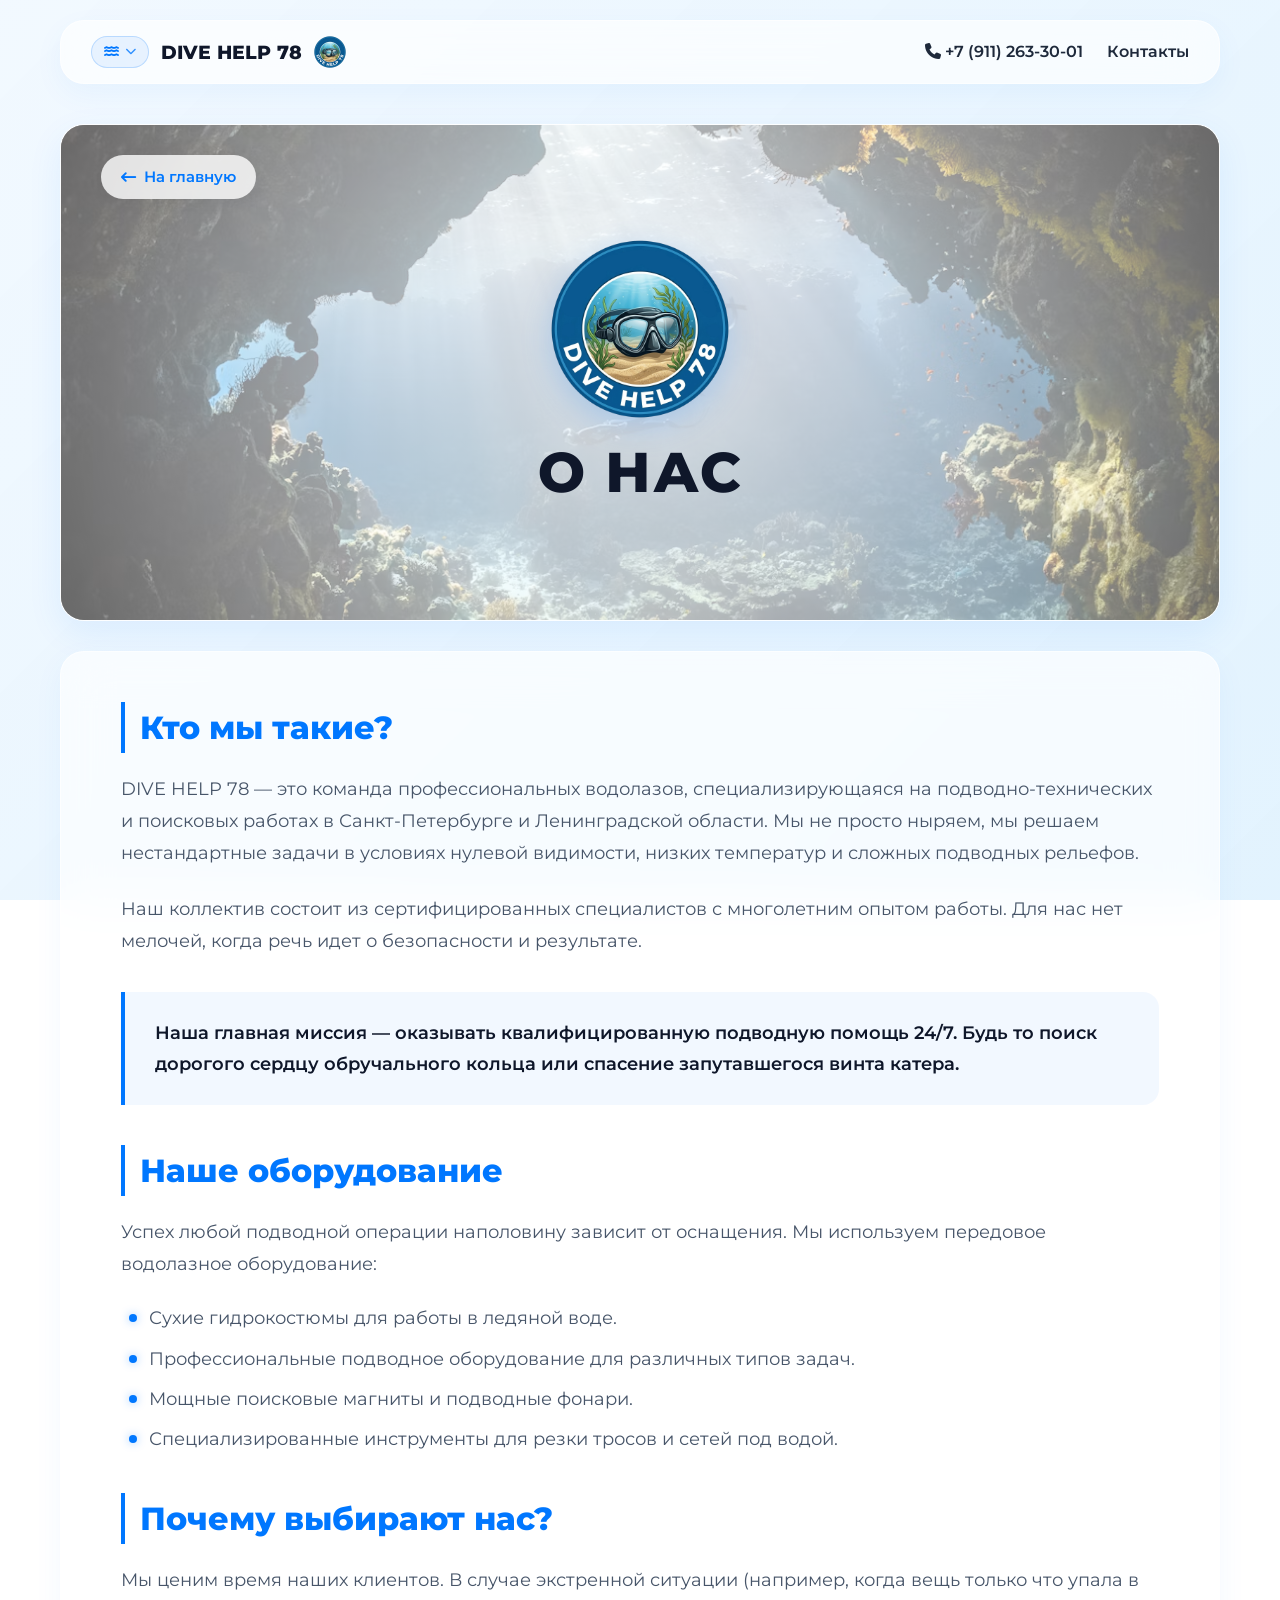
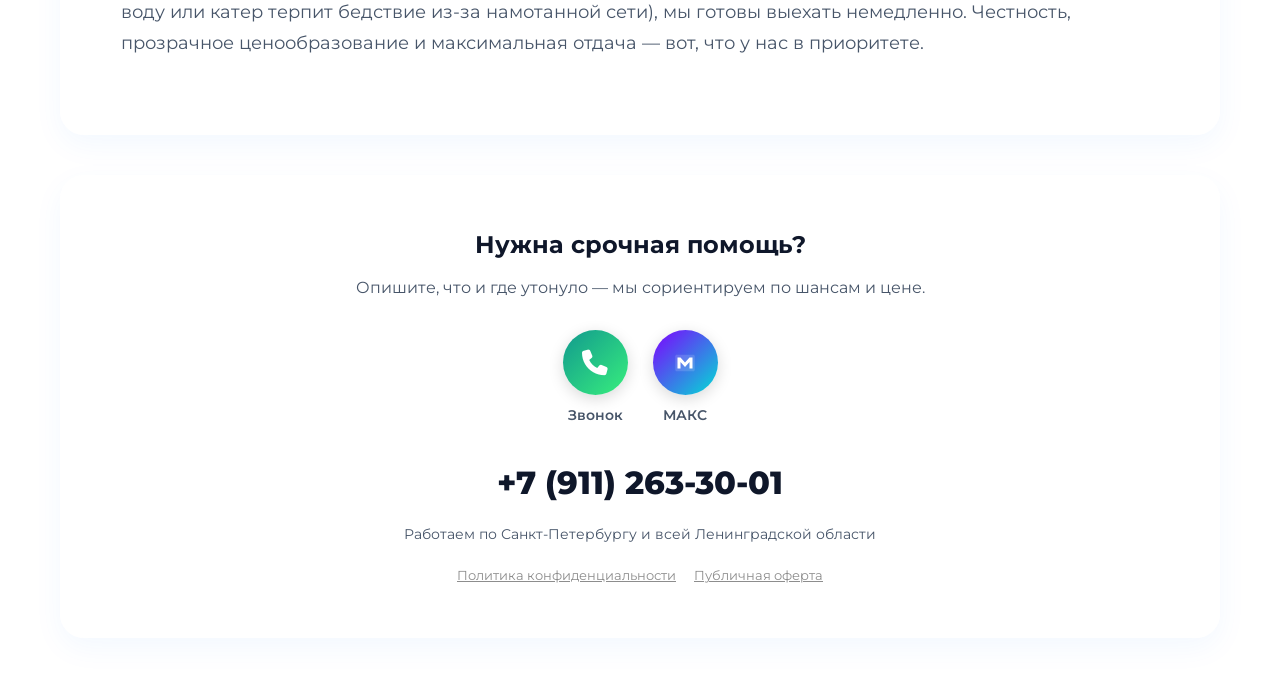
==== commit b3e7265d: "Add files via upload" ====
--- a/about.html
+++ b/about.html
@@ -28,7 +28,7 @@
                     </div>
                 </div>
                 <span><a href="index.html" style="color: inherit; text-decoration: none;">DIVE HELP 78</a></span>
-                <img src="Alogo.png" alt="Центральный логотип" class="header-center-img">
+                <img src="images/Alogo.png" alt="Центральный логотип" class="header-center-img">
             </div>
             <div class="header-contacts">
                 <a href="tel:+79112633001"><i class="fa-solid fa-phone"></i> +7 (911) 263-30-01</a>
@@ -36,14 +36,14 @@
             </div>
         </header>
         <section class="hero-banner glass">
-            <img src="about.png" alt="Фон о нас" class="hero-banner-img">
+            <img src="images/about.png" alt="Фон о нас" class="hero-banner-img">
             
             <div class="hero-banner-overlay">
                 <a href="index.html" class="back-breadcrumbs">
                     <i class="fa-solid fa-arrow-left-long"></i> На главную
                 </a>
                 
-                <img src="Alogo.png" alt="DIVE HELP 78 Логотип" class="about-main-logo">
+                <img src="images/Alogo.png" alt="DIVE HELP 78 Логотип" class="about-main-logo">
                 <h1 class="hero-banner-title">О нас</h1>
             </div>
         </section>
--- a/styles/about.css
+++ b/styles/about.css
@@ -0,0 +1,410 @@
+* {
+    margin: 0;
+    padding: 0;
+    box-sizing: border-box;
+    font-family: 'Montserrat', sans-serif;
+}
+body {
+    background-size: cover;
+    color: #1e293b;
+    line-height: 1.6;
+}
+.overlay {
+    position: fixed;
+    top: 0; left: 0; right: 0; bottom: 0;
+    background: linear-gradient(135deg, rgba(240, 248, 255, 0.88) 0%, rgba(224, 242, 254, 0.92) 100%);
+    z-index: -1;
+}
+.container {
+    max-width: 1200px;
+    margin: 0 auto;
+    padding: 0 20px;
+}
+.glass {
+    background: rgba(255, 255, 255, 0.65);
+    backdrop-filter: blur(24px);
+    -webkit-backdrop-filter: blur(24px);
+    border: 1px solid rgba(255, 255, 255, 0.6);
+    box-shadow: 0 10px 30px rgba(0, 119, 255, 0.05);
+    border-radius: 24px;
+}
+header {
+    display: flex;
+    justify-content: space-between;
+    align-items: center;
+    padding: 15px 30px;
+    margin-top: 20px;
+    border-radius: 100px;
+    position: relative;
+    z-index: 100;
+}
+.logo {
+    font-weight: 800;
+    font-size: 1.2rem;
+    display: flex;
+    align-items: center;
+    gap: 12px;
+    user-select: none;
+    color: #0f172a;
+}
+.logo-dropdown-container {
+    position: relative;
+    display: inline-flex;
+    align-items: center;
+}
+.logo-dropdown-trigger {
+    background: rgba(0, 119, 255, 0.08);
+    border: 1px solid rgba(0, 119, 255, 0.2);
+    color: #0077ff;
+    cursor: pointer;
+    display: flex;
+    align-items: center;
+    justify-content: center;
+    gap: 6px;
+    padding: 8px 12px;
+    border-radius: 50px;
+    transition: all 0.3s cubic-bezier(0.4, 0, 0.2, 1);
+    outline: none;
+}
+.logo-dropdown-trigger:hover {
+    background: rgba(0, 119, 255, 0.15);
+    border-color: rgba(0, 119, 255, 0.4);
+    transform: translateY(-1px);
+    box-shadow: 0 4px 15px rgba(0, 119, 255, 0.15);
+}
+.dropdown-arrow {
+    font-size: 0.7rem;
+    opacity: 0.8;
+    transition: transform 0.3s ease;
+}
+.logo-dropdown-container.active .dropdown-arrow {
+    transform: rotate(180deg);
+}
+.logo-dropdown-menu {
+    position: absolute;
+    top: calc(100% + 12px);
+    left: 0;
+    min-width: 280px;
+    z-index: 1001;
+    padding: 8px;
+    display: none;
+    opacity: 0;
+    transform: translateY(-10px);
+    transition: opacity 0.25s ease, transform 0.25s ease;
+    pointer-events: none;
+    background: rgba(255, 255, 255, 0.95);
+    backdrop-filter: blur(32px);
+    -webkit-backdrop-filter: blur(32px);
+    border: 1px solid rgba(0, 119, 255, 0.15);
+    box-shadow: 0 15px 40px rgba(0, 119, 255, 0.1);
+}
+.logo-dropdown-menu.show {
+    display: block;
+    opacity: 1;
+    transform: translateY(0);
+    pointer-events: auto;
+}
+.logo-dropdown-item {
+    display: flex;
+    align-items: center;
+    gap: 12px;
+    color: #334155;
+    text-decoration: none;
+    padding: 12px 16px;
+    border-radius: 14px;
+    font-size: 0.9rem;
+    font-weight: 600;
+    transition: all 0.2s ease;
+}
+.logo-dropdown-item:hover {
+    background: rgba(0, 119, 255, 0.08);
+    color: #0077ff;
+    padding-left: 20px;
+}
+.logo-dropdown-item.active {
+    color: #0077ff;
+    background: rgba(0, 119, 255, 0.05);
+}
+.logo-dropdown-item i {
+    font-size: 0.85rem;
+    width: 16px;
+    text-align: center;
+    color: #0077ff;
+    opacity: 0.9;
+}
+.header-contacts a {
+    color: #1e293b;
+    text-decoration: none;
+    font-weight: 600;
+    margin-left: 20px;
+    transition: 0.3s;
+}
+.header-contacts a:hover { color: #0077ff; }
+.hero-banner {
+    position: relative;
+    width: 100%;
+    aspect-ratio: 21 / 9; 
+    margin: 40px 0 30px;
+    overflow: hidden;
+    border-radius: 24px;
+    border: 1px solid rgba(255, 255, 255, 0.6);
+    box-shadow: 0 12px 35px rgba(0, 119, 255, 0.08);
+    display: flex;
+    align-items: center;
+    justify-content: center;
+}
+.hero-banner-img {
+    position: absolute;
+    top: 0;
+    left: 0;
+    width: 100%;
+    height: 100%;
+    object-fit: cover;
+    z-index: 1;
+}
+.hero-banner-overlay {
+    position: absolute;
+    top: 0; left: 0; right: 0; bottom: 0;
+    background: radial-gradient(circle at center, rgba(255, 255, 255, 0.85) 0%, rgba(255, 255, 255, 0.4) 100%);
+    z-index: 2;
+    display: flex;
+    flex-direction: column;
+    justify-content: center;
+    align-items: center;
+    padding: 40px;
+    text-align: center;
+}
+.about-main-logo {
+    max-width: 180px;
+    height: auto;
+    margin-bottom: 20px;
+    filter: drop-shadow(0 10px 15px rgba(0, 119, 255, 0.2));
+}
+.hero-banner-title {
+    font-size: 3.5rem;
+    font-weight: 800;
+    line-height: 1.2;
+    color: #0f172a;
+    margin-bottom: 0;
+    text-transform: uppercase;
+    letter-spacing: 2px;
+}
+.back-breadcrumbs {
+    position: absolute;
+    top: 30px;
+    left: 40px;
+    display: inline-flex;
+    align-items: center;
+    gap: 8px;
+    text-decoration: none;
+    color: #0077ff;
+    font-weight: 600;
+    font-size: 0.95rem;
+    transition: all 0.3s ease;
+    background: rgba(255, 255, 255, 0.8);
+    padding: 10px 20px;
+    border-radius: 50px;
+    backdrop-filter: blur(10px);
+    box-shadow: 0 4px 15px rgba(0,0,0,0.05);
+    z-index: 3;
+}
+
+.back-breadcrumbs:hover {
+    color: #0f172a;
+    transform: translateX(-4px);
+    background: #fff;
+}
+.content-section {
+    padding: 50px 60px;
+    margin-bottom: 40px;
+}
+.content-section h2 {
+    font-size: 2rem;
+    font-weight: 800;
+    color: #0077ff;
+    margin-top: 40px;
+    margin-bottom: 20px;
+    border-left: 4px solid #0077ff;
+    padding-left: 15px;
+}
+
+.content-section h2:first-child { margin-top: 0; }
+.content-section p {
+    font-size: 1.1rem;
+    color: #475569;
+    margin-bottom: 25px;
+    line-height: 1.8;
+    font-weight: 400;
+}
+.content-accent-box {
+    background: rgba(0, 119, 255, 0.05);
+    border-left: 4px solid #0077ff;
+    padding: 25px 30px;
+    border-radius: 0 16px 16px 0;
+    margin: 35px 0;
+}
+.content-accent-box p {
+    margin-bottom: 0;
+    color: #0f172a;
+    font-weight: 600;
+}
+footer {
+    text-align: center;
+    padding: 50px 20px;
+    margin-bottom: 40px;
+    color: #1e293b;
+}
+footer h2 { color: #0f172a; }
+.social-links {
+    margin: 30px auto;
+    display: flex;
+    justify-content: center;
+    flex-wrap: wrap;
+    gap: 25px;
+    max-width: 700px;
+}
+.social-item {
+    display: flex;
+    flex-direction: column;
+    align-items: center;
+    gap: 10px;
+}
+.social-btn {
+    display: flex;
+    align-items: center;
+    justify-content: center;
+    width: 65px;
+    height: 65px;
+    border-radius: 50%;
+    font-size: 1.6rem;
+    color: #fff;
+    text-decoration: none;
+    transition: all 0.3s cubic-bezier(0.175, 0.885, 0.32, 1.275);
+    box-shadow: 0 4px 15px rgba(0,0,0,0.15);
+}
+.content-section ul {
+    margin-bottom: 30px;
+    list-style: none; 
+}
+.content-section li {
+    font-size: 1.1rem;
+    color: #475569;
+    margin-bottom: 12px;
+    line-height: 1.6;
+    position: relative;
+    padding-left: 28px; 
+}
+.content-section li::before {
+    content: '';
+    position: absolute;
+    left: 8px;
+    top: 50%;
+    transform: translateY(-50%);
+    width: 8px;
+    height: 8px;
+    border-radius: 50%;
+    background-color: #0077ff;
+    box-shadow: 0 0 10px rgba(0, 119, 255, 0.4);
+}
+.social-btn.phone { background: linear-gradient(135deg, #11998e 0%, #38ef7d 100%); }
+.social-btn.tg { background: rgba(0, 136, 204, 0.9); }
+.social-btn.wa { background: rgba(37, 211, 102, 0.9); }
+.social-btn.max { background: linear-gradient(135deg, #7F00FF 0%, #00DFD4 100%); }
+.social-btn:hover {
+    transform: scale(1.15) translateY(-5px);
+    box-shadow: 0 10px 25px rgba(0, 119, 255, 0.25);
+}
+.social-label {
+    font-size: 0.85rem;
+    font-weight: 600;
+    color: #475569;
+    transition: color 0.3s ease;
+}
+.mobile-close-btn {
+    display: none;
+}
+@media (max-width: 992px) {
+    .hero-banner-title { font-size: 2.8rem; }
+    .content-section { padding: 40px; }
+}
+@media (max-width: 768px) {
+    .container { padding: 0 6px !important; }
+    body { background-attachment: scroll; }
+    .glass {
+        background: rgba(255, 255, 255, 0.95) !important;
+        backdrop-filter: blur(10px) !important;
+        -webkit-backdrop-filter: blur(10px) !important;
+        border: 1px solid rgba(255, 255, 255, 0.9) !important;
+    }
+    header { 
+        flex-direction: row !important; 
+        justify-content: space-between !important;
+        align-items: center !important;
+        margin-top: 8px !important;
+        padding: 10px 14px !important;
+        border-radius: 16px !important;
+        gap: 8px !important;
+    }
+    
+    .logo { font-size: 0.95rem !important; }
+    .header-contacts { display: flex !important; flex-direction: column !important; align-items: flex-end !important; gap: 2px !important; }
+    .header-contacts a { margin: 0 !important; font-size: 0.8rem !important; }
+    .hero-banner {
+        aspect-ratio: auto;
+        min-height: 320px;
+        margin-top: 10px;
+        margin-bottom: 10px;
+        border-radius: 16px !important;
+    }
+    .hero-banner-overlay {
+        padding: 24px 16px;
+        background: linear-gradient(180deg, rgba(255, 255, 255, 0.7) 0%, rgba(255, 255, 255, 0.95) 100%);
+        justify-content: center; 
+    }
+    .about-main-logo {
+        max-width: 140px;
+        margin-bottom: 15px;
+    }
+    .hero-banner-title {
+        font-size: 2rem;
+    }
+    .back-breadcrumbs {
+        top: 15px;
+        left: 15px;
+        padding: 8px 15px;
+        font-size: 0.85rem;
+    }
+    .content-section {
+        padding: 24px 16px;
+        border-radius: 16px !important;
+    }
+    .content-section h2 { font-size: 1.4rem; margin-top: 25px; margin-bottom: 15px; }
+    .content-section p { font-size: 0.95rem; margin-bottom: 16px; }
+    .content-accent-box { padding: 16px 20px; margin: 20px 0; border-radius: 0 12px 12px 0; }
+    footer { padding: 25px 12px !important; margin-bottom: 12px !important; border-radius: 16px !important; }
+    footer h2 { font-size: 1.3rem !important; }
+    .social-links { gap: 12px !important; margin: 15px 0 !important; }
+    .social-item { gap: 6px !important; }
+    .social-btn { width: 50px !important; height: 50px !important; font-size: 1.25rem !important; }
+    .logo-dropdown-menu {
+        position: fixed; top: 0; left: 0; width: 100vw; height: 100vh;
+        background: rgba(240, 248, 255, 0.98); backdrop-filter: blur(32px);
+        z-index: 99999; padding: 100px 24px 40px 24px; display: none;
+        flex-direction: column; justify-content: center; align-items: center;
+        transform: translateY(-20px); opacity: 0;
+        transition: opacity 0.3s, transform 0.3s;
+    }
+    .logo-dropdown-menu.show { display: flex !important; opacity: 1; transform: translateY(0); pointer-events: auto; }
+    .logo-dropdown-items-container { width: 100%; max-width: 360px; display: flex; flex-direction: column; gap: 16px; }
+    .logo-dropdown-item { font-size: 1.1rem; padding: 18px 24px; border-radius: 18px; background: rgba(255, 255, 255, 0.7); }
+    .mobile-close-btn { display: flex; align-items: center; justify-content: center; position: absolute; top: 30px; right: 30px; width: 54px; height: 54px; border-radius: 50%; font-size: 1.6rem; cursor: pointer; z-index: 100000; }
+}
+.header-center-img {
+    height: 2rem;
+    width: auto;
+    object-fit: contain;
+    display: block;
+}
+@media (max-width: 768px) {
+    .header-center-img { height: 1rem; }
+}
